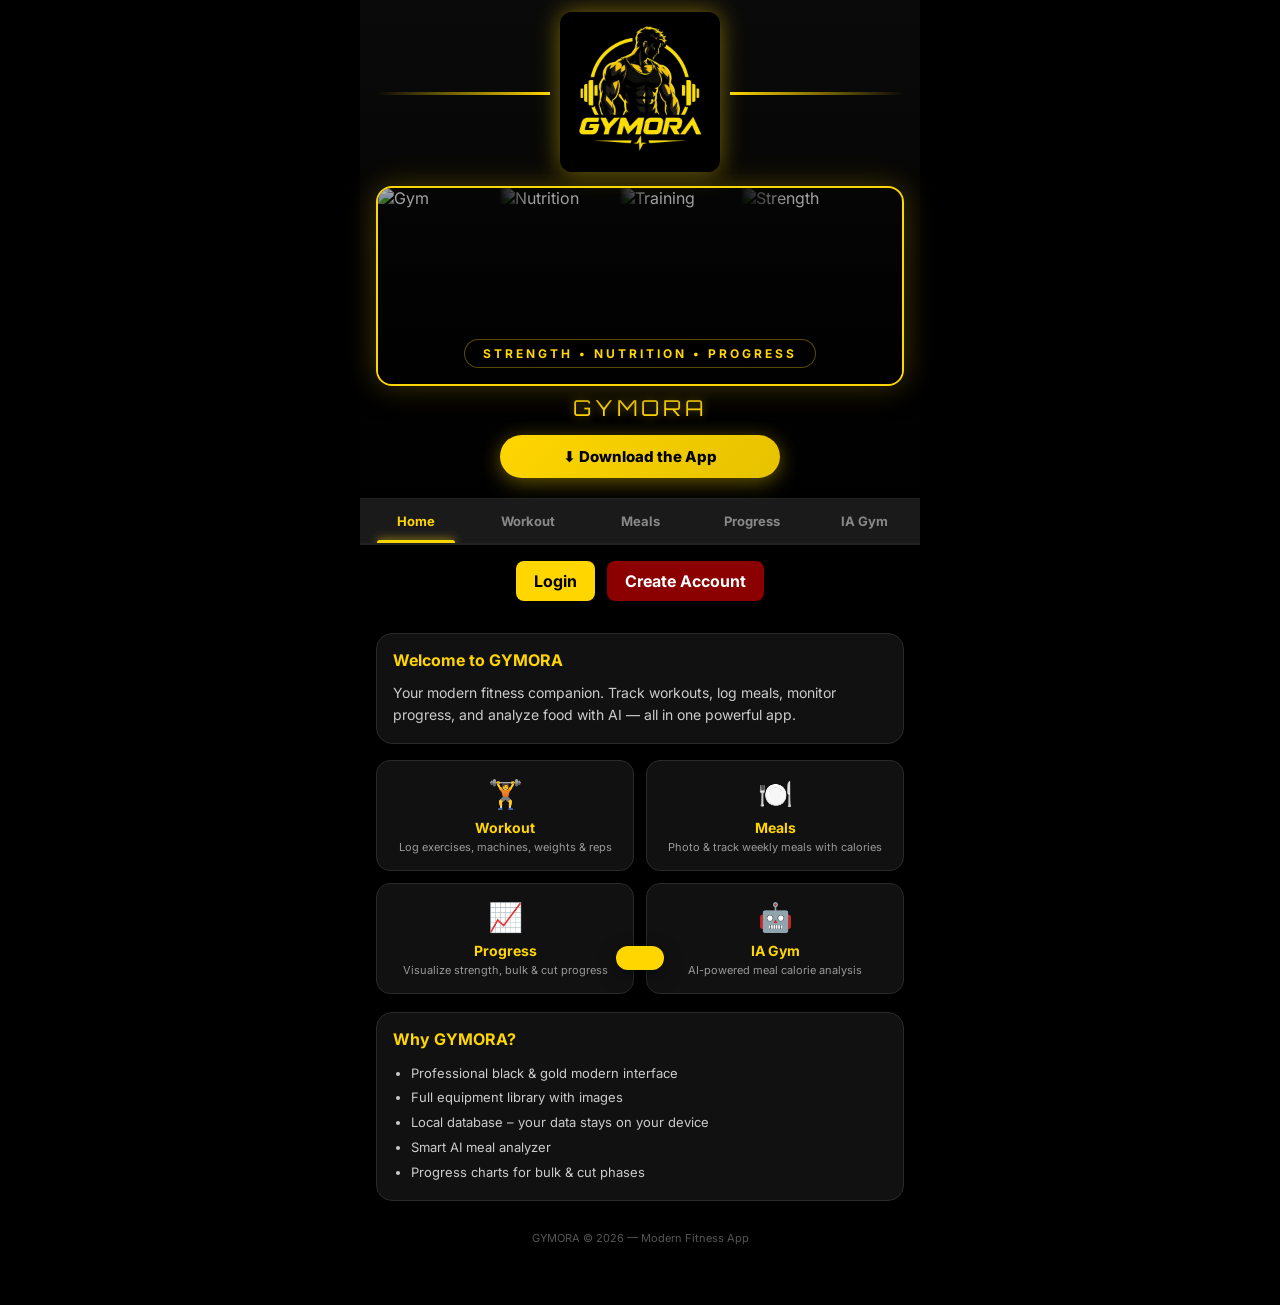
==== index.html @ 7762771f "Add authentication buttons to index.html Added authentication buttons for login and account creation" ====
<!DOCTYPE html>
<html lang="en">
<head>
  <meta charset="UTF-8" />
  <meta name="viewport" content="width=device-width, initial-scale=1.0, maximum-scale=1.0, user-scalable=no" />
  <title>GYMORA - Modern Fitness App</title>
  <link rel="preconnect" href="https://fonts.googleapis.com">
  <link rel="preconnect" href="https://fonts.gstatic.com" crossorigin>
  <link href="https://fonts.googleapis.com/css2?family=Inter:wght@400;600;700;800&family=Orbitron:wght@600;700&display=swap" rel="stylesheet">
  <link rel="stylesheet" href="style.css" />
</head>
<body>

  <!-- HEADER -->
  <header class="header">
    <div class="header-top">
      <div class="line-left"></div>
      <div class="logo-wrap">
        <img src="./logo.png.jpg" alt="GYMORA" class="GYMORA-Logo">
      </div>
      <div class="line-right"></div>
    </div>

    <!-- Cinematic landscape banner – professional mixed collage -->
    <div class="lifestyle-banner">
      <div class="banner-collage">
        <img src="https://images.unsplash.com/photo-1534438327276-14e5300c3a48?w=900&h=500&fit=crop&q=80" alt="Gym" class="banner-img" />
        <img src="https://images.unsplash.com/photo-1490645935967-10de6ba17061?w=900&h=500&fit=crop&q=80" alt="Nutrition" class="banner-img" />
        <img src="https://images.unsplash.com/photo-1571019614242-c5c5dee9f50b?w=900&h=500&fit=crop&q=80" alt="Training" class="banner-img" />
        <img src="https://images.unsplash.com/photo-1517836357463-d25dfeac3438?w=900&h=500&fit=crop&q=80" alt="Strength" class="banner-img" />
      </div>
      <div class="banner-overlay">
        <span>Strength • Nutrition • Progress</span>
      </div>
    </div>

    <div class="app-title">GYMORA</div>
    <a href="https://example.com/gymora-download" class="download-btn" target="_blank" rel="noopener">
      ⬇ Download the App
    </a>
  </header>

  <!-- NAV -->
  <nav class="nav-tabs">
    <a href="index.html" class="active">Home</a>
    <a href="workout.html">Workout</a>
    <a href="meals.html">Meals</a>
    <a href="progress.html">Progress</a>
    <a href="iagym.html">IA Gym</a>
  </nav>
  
<div class="auth-buttons" id="authButtons"
     style="display:flex;justify-content:center;gap:12px;padding:16px;flex-wrap:wrap;">
  <a href="login.html"
     style="background:#FFD600;color:#000;padding:10px 18px;border-radius:8px;text-decoration:none;font-weight:700;">
    Login
  </a>

  <a href="register.html"
     style="background:#8B0000;color:#fff;padding:10px 18px;border-radius:8px;text-decoration:none;font-weight:700;">
    Create Account
  </a>

  <button id="logoutBtn" type="button"
          style="display:none;background:#333;color:#fff;padding:10px 18px;border:0;border-radius:8px;cursor:pointer;">
    Logout
  </button>
</div>


  <!-- CONTENT -->
  <main class="content">
    <div class="card">
      <h3>Welcome to GYMORA</h3>
      <p style="font-size:14px;color:#ccc;line-height:1.6;">
        Your modern fitness companion. Track workouts, log meals, monitor progress,
        and analyze food with AI — all in one powerful app.
      </p>
    </div>

    <div class="features-grid">
      <a href="workout.html" class="feature-card">
        <div class="icon">🏋️</div>
        <h4>Workout</h4>
        <p>Log exercises, machines, weights & reps</p>
      </a>
      <a href="meals.html" class="feature-card">
        <div class="icon">🍽️</div>
        <h4>Meals</h4>
        <p>Photo & track weekly meals with calories</p>
      </a>
      <a href="progress.html" class="feature-card">
        <div class="icon">📈</div>
        <h4>Progress</h4>
        <p>Visualize strength, bulk & cut progress</p>
      </a>
      <a href="iagym.html" class="feature-card">
        <div class="icon">🤖</div>
        <h4>IA Gym</h4>
        <p>AI-powered meal calorie analysis</p>
      </a>
    </div>

    <div class="card" style="margin-top:18px;">
      <h3>Why GYMORA?</h3>
      <ul style="font-size:13px;color:#ccc;padding-left:18px;line-height:1.9;">
        <li>Professional black & gold modern interface</li>
        <li>Full equipment library with images</li>
        <li>Local database – your data stays on your device</li>
        <li>Smart AI meal analyzer</li>
        <li>Progress charts for bulk & cut phases</li>
      </ul>
    </div>

    <p class="footer-note">GYMORA © 2026 — Modern Fitness App</p>
  </main>

  <div class="toast" id="toast"></div>
  <script src="app.js"></script>
<script type="module">
  import { auth } from "./firebase.js";
  import {
    onAuthStateChanged
  } from "https://www.gstatic.com/firebasejs/12.19.0/firebase-auth.js";

  onAuthStateChanged(auth, (user) => {
    if (user) {
      console.log("GYMORA user:", user.email);
    } else {
      console.log("No user is logged in.");
    }
  });
</script>
  
</body>
</html>
---- style.css ----
:root {
  --bg: #000000;
  --yellow: #FFD600;
  --yellow-dim: #c9a800;
  --white: #f5f5f5;
  --gray: #1a1a1a;
  --gray2: #2a2a2a;
  --card: #111111;
  --accent: #FFD600;
}

* {
  margin: 0;
  padding: 0;
  box-sizing: border-box;
  -webkit-tap-highlight-color: transparent;
}

body {
  font-family: 'Inter', 'Segoe UI', system-ui, sans-serif;
  background: var(--bg);
  color: var(--white);
  min-height: 100vh;
  overflow-x: hidden;
}

/* ========== HEADER ========== */
.header {
  position: relative;
  background: linear-gradient(180deg, #0a0a0a 0%, #000 100%);
  padding: 12px 16px 20px;
  border-bottom: 1px solid #222;
}

.header-top {
  display: flex;
  align-items: center;
  justify-content: center;
  position: relative;
  margin-bottom: 10px;
}

.line-left, .line-right {
  position: absolute;
  top: 50%;
  height: 3px;
  width: calc(50% - 90px);
}

.line-left {
  right: calc(50% + 90px);
  background: linear-gradient(90deg, transparent, var(--yellow));
}

.line-right {
  left: calc(50% + 90px);
  background: linear-gradient(270deg, transparent, var(--yellow));
}

.logo-wrap {
  position: relative;
  z-index: 2;
  width: 160px;
  height: 160px;
  display: flex;
  align-items: center;
  justify-content: center;
}

.logo-wrap img {
  width: 100%;
  height: auto;
  filter: drop-shadow(0 0 12px rgba(255, 214, 0, 0.45));
  border-radius: 12px;
}

/* Cinematic landscape banner – world-class mixed collage */
.lifestyle-banner {
  position: relative;
  width: 100%;
  aspect-ratio: 16 / 7;
  max-height: 200px;
  margin-top: 14px;
  border-radius: 16px;
  overflow: hidden;
  border: 2px solid var(--yellow);
  box-shadow:
    0 0 30px rgba(255, 214, 0, 0.25),
    0 8px 24px rgba(0, 0, 0, 0.5);
}

.banner-collage {
  display: flex;
  width: 100%;
  height: 100%;
  position: relative;
}

.banner-collage .banner-img {
  flex: 1 1 25%;
  width: 25%;
  height: 100%;
  object-fit: cover;
  object-position: center;
  filter: brightness(0.78) contrast(1.08) saturate(1.05);
  transition: filter 0.4s ease, transform 0.4s ease;
}

.banner-collage .banner-img:hover {
  filter: brightness(0.95) contrast(1.12) saturate(1.1);
  transform: scale(1.03);
  z-index: 2;
}

/* Professional soft blend – seamless cinematic mix */
.banner-collage .banner-img:nth-child(1) {
  mask-image: linear-gradient(to right, black 70%, transparent 100%);
  -webkit-mask-image: linear-gradient(to right, black 70%, transparent 100%);
}
.banner-collage .banner-img:nth-child(2) {
  margin-left: -8%;
  mask-image: linear-gradient(to right, transparent 0%, black 20%, black 80%, transparent 100%);
  -webkit-mask-image: linear-gradient(to right, transparent 0%, black 20%, black 80%, transparent 100%);
}
.banner-collage .banner-img:nth-child(3) {
  margin-left: -8%;
  mask-image: linear-gradient(to right, transparent 0%, black 20%, black 80%, transparent 100%);
  -webkit-mask-image: linear-gradient(to right, transparent 0%, black 20%, black 80%, transparent 100%);
}
.banner-collage .banner-img:nth-child(4) {
  margin-left: -8%;
  mask-image: linear-gradient(to left, black 70%, transparent 100%);
  -webkit-mask-image: linear-gradient(to left, black 70%, transparent 100%);
}

.banner-overlay {
  position: absolute;
  inset: 0;
  background: linear-gradient(
    180deg,
    rgba(0, 0, 0, 0.15) 0%,
    rgba(0, 0, 0, 0.35) 40%,
    rgba(0, 0, 0, 0.82) 100%
  );
  display: flex;
  align-items: flex-end;
  justify-content: center;
  padding-bottom: 16px;
  pointer-events: none;
  z-index: 5;
}

.banner-overlay span {
  color: var(--yellow);
  font-size: 12px;
  font-weight: 700;
  letter-spacing: 3px;
  text-transform: uppercase;
  text-shadow: 0 2px 12px rgba(0, 0, 0, 0.9);
  background: rgba(0, 0, 0, 0.35);
  padding: 6px 18px;
  border-radius: 20px;
  border: 1px solid rgba(255, 214, 0, 0.35);
}

.app-title {
  text-align: center;
  margin-top: 8px;
  font-family: 'Orbitron', sans-serif;
  font-size: 22px;
  letter-spacing: 4px;
  color: var(--yellow);
  text-shadow: 0 0 10px rgba(255,214,0,0.5);
}

.download-btn {
  display: block;
  margin: 14px auto 0;
  background: linear-gradient(135deg, var(--yellow), #e6c200);
  color: #000;
  font-weight: 800;
  font-size: 15px;
  padding: 12px 28px;
  border: none;
  border-radius: 30px;
  cursor: pointer;
  box-shadow: 0 4px 20px rgba(255,214,0,0.4);
  transition: transform 0.2s, box-shadow 0.2s;
  font-family: inherit;
  text-decoration: none;
  text-align: center;
  max-width: 280px;
}

.download-btn:active {
  transform: scale(0.96);
}

/* ========== NAV TABS ========== */
.nav-tabs {
  display: flex;
  background: var(--gray);
  border-bottom: 2px solid #222;
  position: sticky;
  top: 0;
  z-index: 50;
  overflow-x: auto;
  scrollbar-width: none;
}

.nav-tabs::-webkit-scrollbar { display: none; }

.tab-btn, .nav-tabs a {
  flex: 1;
  min-width: 90px;
  padding: 14px 8px;
  background: transparent;
  border: none;
  color: #888;
  font-family: inherit;
  font-size: 13px;
  font-weight: 700;
  cursor: pointer;
  position: relative;
  transition: color 0.25s;
  white-space: nowrap;
  text-align: center;
  text-decoration: none;
  display: block;
}

.tab-btn.active, .nav-tabs a.active {
  color: var(--yellow);
}

.tab-btn.active::after, .nav-tabs a.active::after {
  content: '';
  position: absolute;
  bottom: 0;
  left: 15%;
  width: 70%;
  height: 3px;
  background: var(--yellow);
  border-radius: 3px 3px 0 0;
  box-shadow: 0 0 8px var(--yellow);
}

/* ========== CONTENT ========== */
.content {
  padding: 16px;
  padding-bottom: 40px;
  min-height: calc(100vh - 320px);
  max-width: 560px;
  margin: 0 auto;
}

.section-hero {
  width: 100%;
  height: 140px;
  border-radius: 16px;
  overflow: hidden;
  margin-bottom: 18px;
  border: 2px solid var(--yellow);
  position: relative;
  box-shadow: 0 0 20px rgba(255,214,0,0.2);
}

.section-hero img {
  width: 100%;
  height: 100%;
  object-fit: cover;
}

.section-hero .overlay {
  position: absolute;
  inset: 0;
  background: linear-gradient(to top, rgba(0,0,0,0.85), transparent 60%);
  display: flex;
  align-items: flex-end;
  padding: 12px 16px;
}

.section-hero h2 {
  color: var(--yellow);
  font-size: 20px;
  font-weight: 800;
}

/* cards */
.card {
  background: var(--card);
  border: 1px solid #2a2a2a;
  border-radius: 16px;
  padding: 16px;
  margin-bottom: 14px;
  box-shadow: 0 4px 12px rgba(0,0,0,0.4);
}

.card h3 {
  color: var(--yellow);
  font-size: 16px;
  margin-bottom: 12px;
  display: flex;
  align-items: center;
  gap: 8px;
}

/* form elements */
label {
  display: block;
  font-size: 13px;
  color: #bbb;
  margin-bottom: 4px;
  margin-top: 10px;
}

input, select, textarea {
  width: 100%;
  background: var(--gray2);
  border: 1px solid #333;
  border-radius: 10px;
  padding: 11px 14px;
  color: var(--white);
  font-family: inherit;
  font-size: 15px;
  outline: none;
  transition: border 0.2s;
}

input:focus, select:focus, textarea:focus {
  border-color: var(--yellow);
}

.btn {
  display: inline-flex;
  align-items: center;
  justify-content: center;
  gap: 8px;
  background: var(--yellow);
  color: #000;
  font-weight: 800;
  font-size: 15px;
  padding: 12px 22px;
  border: none;
  border-radius: 12px;
  cursor: pointer;
  margin-top: 14px;
  font-family: inherit;
  transition: transform 0.15s, box-shadow 0.15s;
  width: 100%;
}

.btn:active { transform: scale(0.97); }

.btn-secondary {
  background: transparent;
  border: 2px solid var(--yellow);
  color: var(--yellow);
}

/* equipment grid */
.equip-grid {
  display: grid;
  grid-template-columns: repeat(3, 1fr);
  gap: 10px;
  margin-top: 8px;
}

.equip-item {
  background: var(--gray2);
  border: 2px solid #333;
  border-radius: 14px;
  overflow: hidden;
  cursor: pointer;
  transition: border 0.2s, transform 0.15s;
  text-align: center;
}

.equip-item.selected {
  border-color: var(--yellow);
  box-shadow: 0 0 12px rgba(255,214,0,0.35);
  transform: scale(1.03);
}

.equip-item img {
  width: 100%;
  height: 70px;
  object-fit: cover;
}

.equip-item p {
  font-size: 11px;
  padding: 6px 4px;
  color: #ddd;
  font-weight: 600;
}

/* log list */
.log-list {
  margin-top: 16px;
}

.log-item {
  background: var(--gray2);
  border-radius: 12px;
  padding: 12px;
  margin-bottom: 8px;
  display: flex;
  justify-content: space-between;
  align-items: center;
  border-left: 4px solid var(--yellow);
}

.log-item .info {
  font-size: 13px;
}

.log-item .info strong {
  color: var(--yellow);
  display: block;
  font-size: 14px;
}

.log-item .meta {
  font-size: 12px;
  color: #999;
  text-align: right;
}

/* meals */
.meal-photo-preview {
  width: 100%;
  height: 160px;
  border-radius: 12px;
  background: var(--gray2);
  border: 2px dashed #444;
  display: flex;
  align-items: center;
  justify-content: center;
  overflow: hidden;
  margin-top: 8px;
  position: relative;
}

.meal-photo-preview img {
  width: 100%;
  height: 100%;
  object-fit: cover;
}

.meal-photo-preview .placeholder {
  color: #666;
  font-size: 14px;
  text-align: center;
}

/* progress charts */
.chart-container {
  position: relative;
  height: 220px;
  margin-top: 10px;
}

.stat-row {
  display: grid;
  grid-template-columns: 1fr 1fr;
  gap: 10px;
  margin-bottom: 14px;
}

.stat-box {
  background: var(--gray2);
  border-radius: 14px;
  padding: 14px;
  text-align: center;
  border: 1px solid #333;
}

.stat-box .value {
  font-size: 22px;
  font-weight: 800;
  color: var(--yellow);
  font-family: 'Orbitron', sans-serif;
}

.stat-box .label {
  font-size: 12px;
  color: #aaa;
  margin-top: 4px;
}

/* IA Gym */
.ai-result {
  background: linear-gradient(135deg, #1a1a00, #111);
  border: 1px solid var(--yellow);
  border-radius: 14px;
  padding: 16px;
  margin-top: 16px;
  display: none;
}

.ai-result.show { display: block; }

.ai-result h4 {
  color: var(--yellow);
  margin-bottom: 10px;
}

.macro-row {
  display: flex;
  justify-content: space-between;
  padding: 6px 0;
  border-bottom: 1px solid #333;
  font-size: 14px;
}

.macro-row:last-child { border-bottom: none; }

.macro-row span:last-child {
  color: var(--yellow);
  font-weight: 700;
}

.loading-ai {
  text-align: center;
  padding: 20px;
  color: var(--yellow);
  display: none;
}

.loading-ai.show { display: block; }

.spinner {
  width: 36px;
  height: 36px;
  border: 3px solid #333;
  border-top-color: var(--yellow);
  border-radius: 50%;
  animation: spin 0.8s linear infinite;
  margin: 0 auto 10px;
}

@keyframes spin {
  to { transform: rotate(360deg); }
}

/* footer note */
.footer-note {
  text-align: center;
  font-size: 11px;
  color: #555;
  margin-top: 30px;
  padding-bottom: 20px;
}

/* toast */
.toast {
  position: fixed;
  bottom: 30px;
  left: 50%;
  transform: translateX(-50%) translateY(100px);
  background: var(--yellow);
  color: #000;
  padding: 12px 24px;
  border-radius: 30px;
  font-weight: 700;
  font-size: 14px;
  z-index: 999;
  transition: transform 0.3s ease;
  box-shadow: 0 6px 20px rgba(0,0,0,0.4);
}

.toast.show {
  transform: translateX(-50%) translateY(0);
}

/* home features */
.features-grid {
  display: grid;
  grid-template-columns: 1fr 1fr;
  gap: 12px;
  margin-top: 16px;
}

.feature-card {
  background: var(--card);
  border: 1px solid #2a2a2a;
  border-radius: 14px;
  padding: 16px;
  text-align: center;
  text-decoration: none;
  color: var(--white);
  transition: border 0.2s, transform 0.15s;
}

.feature-card:hover, .feature-card:active {
  border-color: var(--yellow);
  transform: translateY(-2px);
}

.feature-card .icon {
  font-size: 28px;
  margin-bottom: 8px;
}

.feature-card h4 {
  color: var(--yellow);
  font-size: 14px;
  margin-bottom: 4px;
}

.feature-card p {
  font-size: 11px;
  color: #999;
}

/* responsive */
@media (min-width: 600px) {
  .header { max-width: 560px; margin: 0 auto; }
  .nav-tabs { max-width: 560px; margin: 0 auto; }
  .equip-grid { grid-template-columns: repeat(4, 1fr); }
}
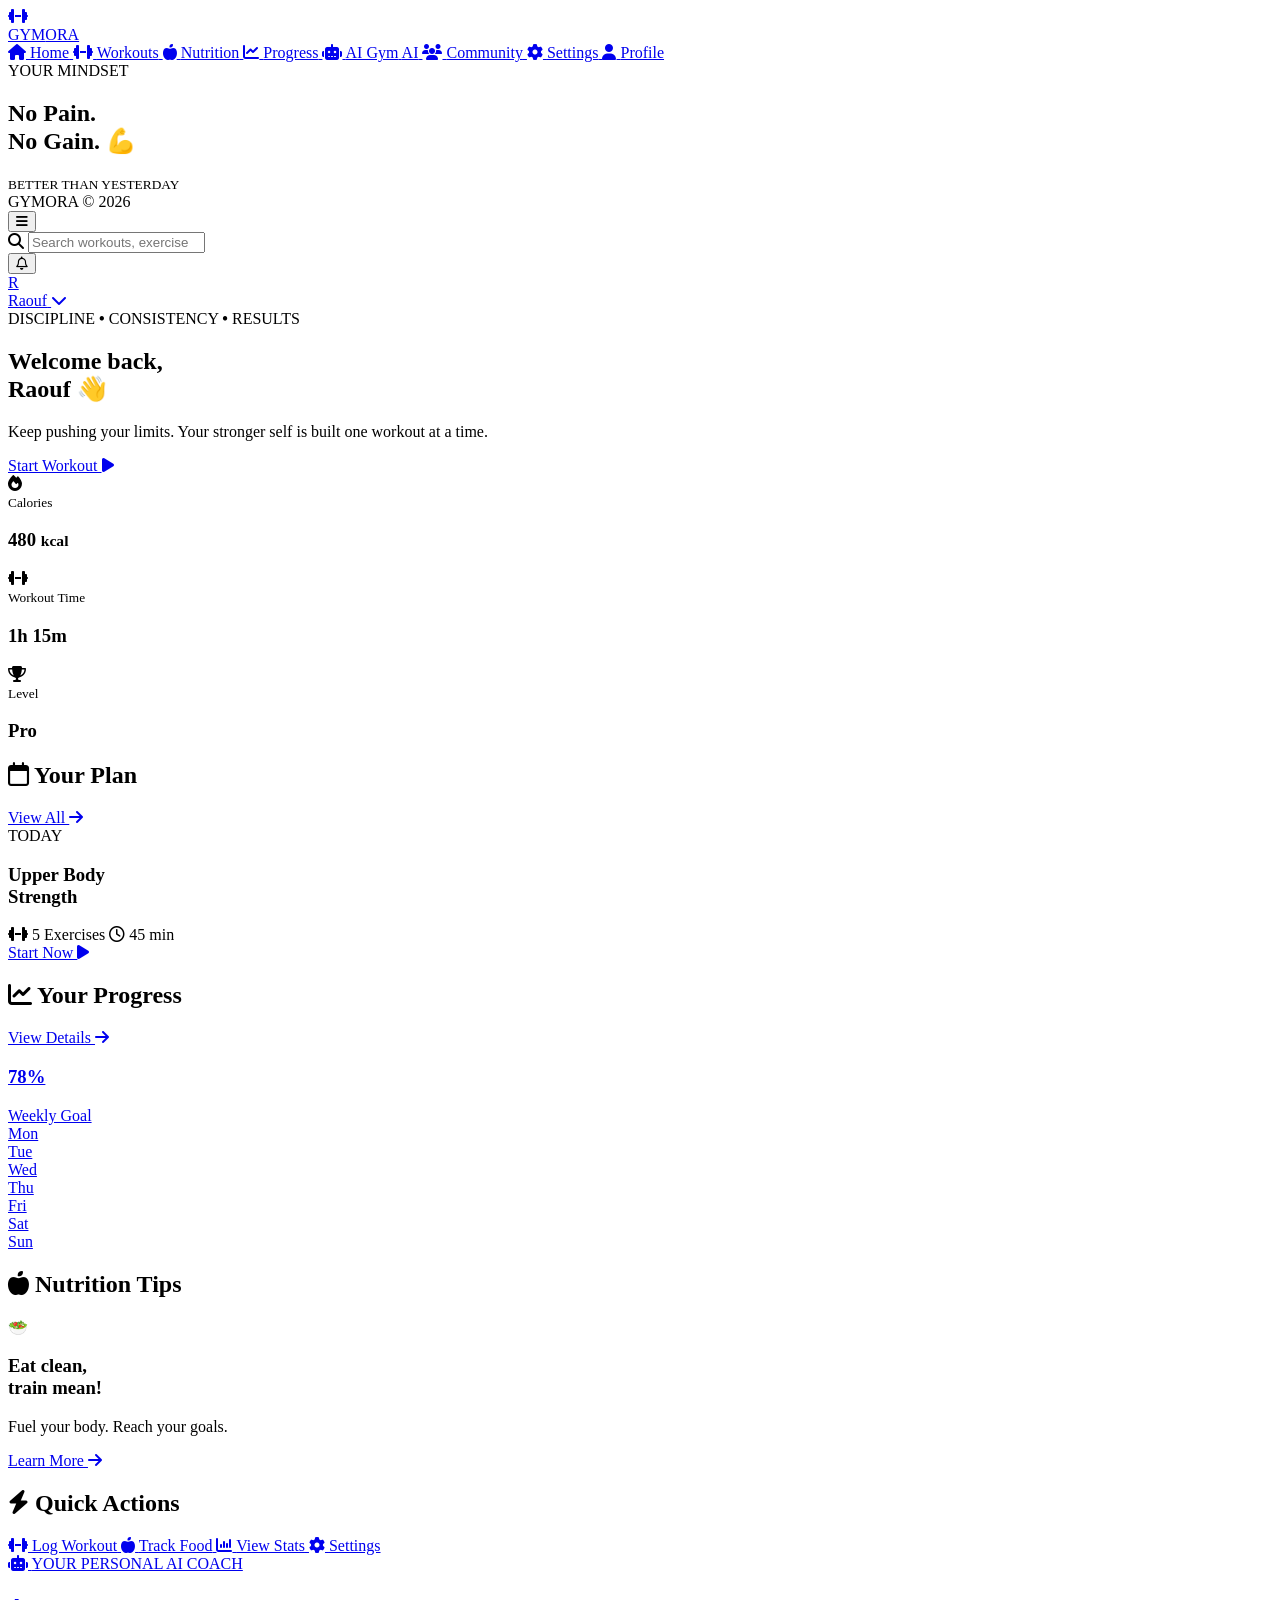
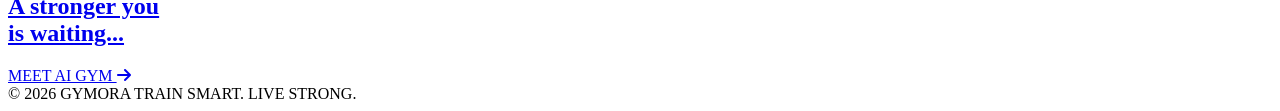
==== commit 6f62e657: "Add files via upload" ====
--- a/index.html
+++ b/index.html
@@ -1,136 +1,405 @@
 <!DOCTYPE html>
 <html lang="en">
 <head>
-  <meta charset="UTF-8" />
-  <meta name="viewport" content="width=device-width, initial-scale=1.0, maximum-scale=1.0, user-scalable=no" />
-  <title>GYMORA - Modern Fitness App</title>
-  <link rel="preconnect" href="https://fonts.googleapis.com">
-  <link rel="preconnect" href="https://fonts.gstatic.com" crossorigin>
-  <link href="https://fonts.googleapis.com/css2?family=Inter:wght@400;600;700;800&family=Orbitron:wght@600;700&display=swap" rel="stylesheet">
-  <link rel="stylesheet" href="style.css" />
+    <meta charset="UTF-8">
+    <meta name="viewport" content="width=device-width, initial-scale=1.0">
+    <title>GYMORA | Dashboard</title>
+
+    <link rel="stylesheet" href="css/style.css">
+
+    <link rel="preconnect" href="https://fonts.googleapis.com">
+    <link href="https://fonts.googleapis.com/css2?family=Inter:wght@400;500;600;700;800;900&display=swap" rel="stylesheet">
+
+    <link rel="stylesheet"
+    href="https://cdnjs.cloudflare.com/ajax/libs/font-awesome/6.5.2/css/all.min.css">
 </head>
+
 <body>
 
-  <!-- HEADER -->
-  <header class="header">
-    <div class="header-top">
-      <div class="line-left"></div>
-      <div class="logo-wrap">
-        <img src="./logo.png.jpg" alt="GYMORA" class="GYMORA-Logo">
-      </div>
-      <div class="line-right"></div>
-    </div>
-
-    <!-- Cinematic landscape banner – professional mixed collage -->
-    <div class="lifestyle-banner">
-      <div class="banner-collage">
-        <img src="https://images.unsplash.com/photo-1534438327276-14e5300c3a48?w=900&h=500&fit=crop&q=80" alt="Gym" class="banner-img" />
-        <img src="https://images.unsplash.com/photo-1490645935967-10de6ba17061?w=900&h=500&fit=crop&q=80" alt="Nutrition" class="banner-img" />
-        <img src="https://images.unsplash.com/photo-1571019614242-c5c5dee9f50b?w=900&h=500&fit=crop&q=80" alt="Training" class="banner-img" />
-        <img src="https://images.unsplash.com/photo-1517836357463-d25dfeac3438?w=900&h=500&fit=crop&q=80" alt="Strength" class="banner-img" />
-      </div>
-      <div class="banner-overlay">
-        <span>Strength • Nutrition • Progress</span>
-      </div>
-    </div>
-
-    <div class="app-title">GYMORA</div>
-    <a href="https://example.com/gymora-download" class="download-btn" target="_blank" rel="noopener">
-      ⬇ Download the App
-    </a>
-  </header>
-
-  <!-- NAV -->
-  <nav class="nav-tabs">
-    <a href="index.html" class="active">Home</a>
-    <a href="workout.html">Workout</a>
-    <a href="meals.html">Meals</a>
-    <a href="progress.html">Progress</a>
-    <a href="iagym.html">IA Gym</a>
-  </nav>
-  
-<div class="auth-buttons" id="authButtons"
-     style="display:flex;justify-content:center;gap:12px;padding:16px;flex-wrap:wrap;">
-  <a href="login.html"
-     style="background:#FFD600;color:#000;padding:10px 18px;border-radius:8px;text-decoration:none;font-weight:700;">
-    Login
-  </a>
-
-  <a href="register.html"
-     style="background:#8B0000;color:#fff;padding:10px 18px;border-radius:8px;text-decoration:none;font-weight:700;">
-    Create Account
-  </a>
-
-  <button id="logoutBtn" type="button"
-          style="display:none;background:#333;color:#fff;padding:10px 18px;border:0;border-radius:8px;cursor:pointer;">
-    Logout
-  </button>
+<div class="app">
+
+    <!-- SIDEBAR -->
+    <aside class="sidebar" id="sidebar">
+
+        <a href="index.html" class="logo">
+            <div class="logo-icon">
+                <i class="fa-solid fa-dumbbell"></i>
+            </div>
+            <span>GYM<span class="green">ORA</span></span>
+        </a>
+
+        <nav class="navigation">
+
+            <a href="index.html" class="nav-item active">
+                <i class="fa-solid fa-house"></i>
+                <span>Home</span>
+            </a>
+
+            <a href="workouts.html" class="nav-item">
+                <i class="fa-solid fa-dumbbell"></i>
+                <span>Workouts</span>
+            </a>
+
+            <a href="nutrition.html" class="nav-item">
+                <i class="fa-solid fa-apple-whole"></i>
+                <span>Nutrition</span>
+            </a>
+
+            <a href="progress.html" class="nav-item">
+                <i class="fa-solid fa-chart-line"></i>
+                <span>Progress</span>
+            </a>
+
+            <a href="ai-gym.html" class="nav-item ai-link">
+                <i class="fa-solid fa-robot"></i>
+                <span>AI Gym</span>
+                <span class="ai-badge">AI</span>
+            </a>
+
+            <a href="community.html" class="nav-item">
+                <i class="fa-solid fa-users"></i>
+                <span>Community</span>
+            </a>
+
+            <a href="settings.html" class="nav-item">
+                <i class="fa-solid fa-gear"></i>
+                <span>Settings</span>
+            </a>
+
+            <a href="profile.html" class="nav-item">
+                <i class="fa-solid fa-user"></i>
+                <span>Profile</span>
+            </a>
+
+        </nav>
+
+        <div class="sidebar-quote">
+            <span class="quote-label">YOUR MINDSET</span>
+            <h2>No Pain.<br>No Gain. 💪</h2>
+            <div class="quote-line"></div>
+            <small>BETTER THAN YESTERDAY</small>
+        </div>
+
+        <div class="sidebar-footer">
+            GYMORA <span>© 2026</span>
+        </div>
+
+    </aside>
+
+
+    <!-- MAIN -->
+    <main class="main">
+
+        <!-- TOPBAR -->
+        <header class="topbar">
+
+            <button class="menu-button" id="menuButton">
+                <i class="fa-solid fa-bars"></i>
+            </button>
+
+            <div class="search">
+                <i class="fa-solid fa-magnifying-glass"></i>
+                <input type="search" placeholder="Search workouts, exercises...">
+            </div>
+
+            <div class="top-right">
+
+                <button class="notification">
+                    <i class="fa-regular fa-bell"></i>
+                    <span></span>
+                </button>
+
+                <a href="profile.html" class="user">
+                    <div class="avatar">R</div>
+                    <span>Raouf</span>
+                    <i class="fa-solid fa-chevron-down"></i>
+                </a>
+
+            </div>
+
+        </header>
+
+
+        <!-- HERO -->
+        <section class="hero">
+
+            <div class="hero-content">
+
+                <span class="hero-label">
+                    DISCIPLINE <b>•</b> CONSISTENCY <b>•</b> RESULTS
+                </span>
+
+                <h1>
+                    Welcome back,<br>
+                    <span>Raouf</span> 👋
+                </h1>
+
+                <p>
+                    Keep pushing your limits.
+                    Your stronger self is built one workout at a time.
+                </p>
+
+                <a href="workouts.html" class="primary-button">
+                    Start Workout
+                    <i class="fa-solid fa-play"></i>
+                </a>
+
+            </div>
+
+            <div class="hero-athlete"></div>
+
+            <div class="hero-stats">
+
+                <div class="stat">
+                    <div class="stat-icon orange">
+                        <i class="fa-solid fa-fire"></i>
+                    </div>
+                    <div>
+                        <small>Calories</small>
+                        <h3>480 <small>kcal</small></h3>
+                    </div>
+                </div>
+
+                <div class="stat">
+                    <div class="stat-icon">
+                        <i class="fa-solid fa-dumbbell"></i>
+                    </div>
+                    <div>
+                        <small>Workout Time</small>
+                        <h3>1h 15m</h3>
+                    </div>
+                </div>
+
+                <div class="stat">
+                    <div class="stat-icon gold">
+                        <i class="fa-solid fa-trophy"></i>
+                    </div>
+                    <div>
+                        <small>Level</small>
+                        <h3>Pro</h3>
+                    </div>
+                </div>
+
+            </div>
+
+        </section>
+
+
+        <!-- DASHBOARD GRID -->
+        <section class="dashboard-grid">
+
+            <!-- TODAY WORKOUT -->
+            <article class="card workout-card">
+
+                <div class="card-heading">
+                    <h2>
+                        <i class="fa-regular fa-calendar"></i>
+                        Your Plan
+                    </h2>
+
+                    <a href="workouts.html">
+                        View All <i class="fa-solid fa-arrow-right"></i>
+                    </a>
+                </div>
+
+                <div class="today-workout">
+
+                    <div class="workout-info">
+
+                        <span class="today-badge">TODAY</span>
+
+                        <h3>Upper Body<br>Strength</h3>
+
+                        <div class="workout-details">
+                            <span>
+                                <i class="fa-solid fa-dumbbell"></i>
+                                5 Exercises
+                            </span>
+
+                            <span>
+                                <i class="fa-regular fa-clock"></i>
+                                45 min
+                            </span>
+                        </div>
+
+                        <a href="workouts.html#today-workout"
+                           class="small-button">
+                            Start Now
+                            <i class="fa-solid fa-play"></i>
+                        </a>
+
+                    </div>
+
+                    <div class="workout-person"></div>
+
+                </div>
+
+            </article>
+
+
+            <!-- PROGRESS -->
+            <article class="card progress-card">
+
+                <div class="card-heading">
+                    <h2>
+                        <i class="fa-solid fa-chart-line"></i>
+                        Your Progress
+                    </h2>
+
+                    <a href="progress.html">
+                        View Details
+                        <i class="fa-solid fa-arrow-right"></i>
+                    </a>
+                </div>
+
+                <a href="progress.html" class="progress-content">
+
+                    <div class="progress-ring">
+                        <div class="ring-inner">
+                            <h3>78%</h3>
+                            <span>Weekly Goal</span>
+                        </div>
+                    </div>
+
+                    <div class="chart">
+
+                        <div class="chart-bars">
+                            <div class="bar" style="--height:42%">
+                                <span>Mon</span>
+                            </div>
+
+                            <div class="bar" style="--height:67%">
+                                <span>Tue</span>
+                            </div>
+
+                            <div class="bar muted" style="--height:54%">
+                                <span>Wed</span>
+                            </div>
+
+                            <div class="bar" style="--height:88%">
+                                <span>Thu</span>
+                            </div>
+
+                            <div class="bar muted" style="--height:55%">
+                                <span>Fri</span>
+                            </div>
+
+                            <div class="bar" style="--height:68%">
+                                <span>Sat</span>
+                            </div>
+
+                            <div class="bar" style="--height:88%">
+                                <span>Sun</span>
+                            </div>
+                        </div>
+
+                    </div>
+
+                </a>
+
+            </article>
+
+
+            <!-- NUTRITION -->
+            <article class="card nutrition-card">
+
+                <div class="card-heading">
+                    <h2>
+                        <i class="fa-solid fa-apple-whole"></i>
+                        Nutrition Tips
+                    </h2>
+                </div>
+
+                <div class="nutrition-content">
+
+                    <div class="food-image">🥗</div>
+
+                    <div>
+                        <h3>Eat clean,<br>train mean!</h3>
+
+                        <p>Fuel your body. Reach your goals.</p>
+
+                        <a href="nutrition.html">
+                            Learn More
+                            <i class="fa-solid fa-arrow-right"></i>
+                        </a>
+                    </div>
+
+                </div>
+
+            </article>
+
+
+            <!-- QUICK ACTIONS -->
+            <article class="card actions-card">
+
+                <div class="card-heading">
+                    <h2>
+                        <i class="fa-solid fa-bolt"></i>
+                        Quick Actions
+                    </h2>
+                </div>
+
+                <div class="quick-actions">
+
+                    <a href="workouts.html#log-workout">
+                        <i class="fa-solid fa-dumbbell"></i>
+                        <span>Log Workout</span>
+                    </a>
+
+                    <a href="nutrition.html#track-food">
+                        <i class="fa-solid fa-apple-whole"></i>
+                        <span>Track Food</span>
+                    </a>
+
+                    <a href="progress.html">
+                        <i class="fa-solid fa-chart-column"></i>
+                        <span>View Stats</span>
+                    </a>
+
+                    <a href="settings.html">
+                        <i class="fa-solid fa-gear"></i>
+                        <span>Settings</span>
+                    </a>
+
+                </div>
+
+            </article>
+
+
+            <!-- AI GYM CARD -->
+            <a href="ai-gym.html" class="card ai-card">
+
+                <div class="ai-card-content">
+                    <span class="ai-icon">
+                        <i class="fa-solid fa-robot"></i>
+                    </span>
+
+                    <span class="ai-label">YOUR PERSONAL AI COACH</span>
+
+                    <h2>A stronger you<br>is waiting...</h2>
+
+                    <span class="ai-action">
+                        MEET AI GYM
+                        <i class="fa-solid fa-arrow-right"></i>
+                    </span>
+                </div>
+
+            </a>
+
+        </section>
+
+
+        <footer class="footer">
+            <span>© 2026 GYMORA</span>
+            <span>TRAIN SMART. LIVE STRONG.</span>
+        </footer>
+
+    </main>
+
 </div>
 
-
-  <!-- CONTENT -->
-  <main class="content">
-    <div class="card">
-      <h3>Welcome to GYMORA</h3>
-      <p style="font-size:14px;color:#ccc;line-height:1.6;">
-        Your modern fitness companion. Track workouts, log meals, monitor progress,
-        and analyze food with AI — all in one powerful app.
-      </p>
-    </div>
-
-    <div class="features-grid">
-      <a href="workout.html" class="feature-card">
-        <div class="icon">🏋️</div>
-        <h4>Workout</h4>
-        <p>Log exercises, machines, weights & reps</p>
-      </a>
-      <a href="meals.html" class="feature-card">
-        <div class="icon">🍽️</div>
-        <h4>Meals</h4>
-        <p>Photo & track weekly meals with calories</p>
-      </a>
-      <a href="progress.html" class="feature-card">
-        <div class="icon">📈</div>
-        <h4>Progress</h4>
-        <p>Visualize strength, bulk & cut progress</p>
-      </a>
-      <a href="iagym.html" class="feature-card">
-        <div class="icon">🤖</div>
-        <h4>IA Gym</h4>
-        <p>AI-powered meal calorie analysis</p>
-      </a>
-    </div>
-
-    <div class="card" style="margin-top:18px;">
-      <h3>Why GYMORA?</h3>
-      <ul style="font-size:13px;color:#ccc;padding-left:18px;line-height:1.9;">
-        <li>Professional black & gold modern interface</li>
-        <li>Full equipment library with images</li>
-        <li>Local database – your data stays on your device</li>
-        <li>Smart AI meal analyzer</li>
-        <li>Progress charts for bulk & cut phases</li>
-      </ul>
-    </div>
-
-    <p class="footer-note">GYMORA © 2026 — Modern Fitness App</p>
-  </main>
-
-  <div class="toast" id="toast"></div>
-  <script src="app.js"></script>
-<script type="module">
-  import { auth } from "./firebase.js";
-  import {
-    onAuthStateChanged
-  } from "https://www.gstatic.com/firebasejs/12.19.0/firebase-auth.js";
-
-  onAuthStateChanged(auth, (user) => {
-    if (user) {
-      console.log("GYMORA user:", user.email);
-    } else {
-      console.log("No user is logged in.");
-    }
-  });
-</script>
-  
+<script src="js/script.js"></script>
+
 </body>
-</html>
+</html>
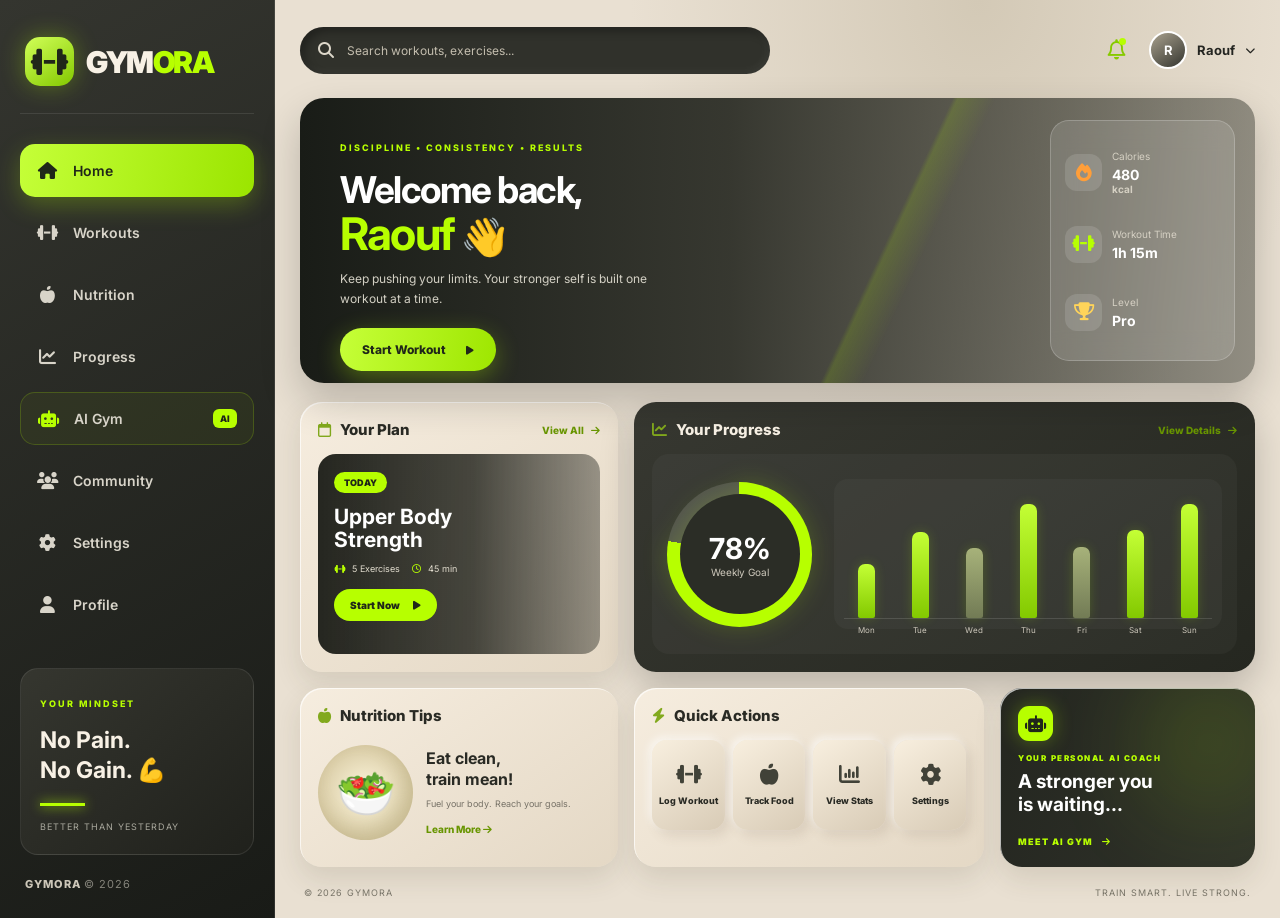
==== commit 5866858b: "Update index.html" ====
--- a/index.html
+++ b/index.html
@@ -5,7 +5,7 @@
     <meta name="viewport" content="width=device-width, initial-scale=1.0">
     <title>GYMORA | Dashboard</title>
 
-    <link rel="stylesheet" href="css/style.css">
+    <link rel="stylesheet" href="style.css">
 
     <link rel="preconnect" href="https://fonts.googleapis.com">
     <link href="https://fonts.googleapis.com/css2?family=Inter:wght@400;500;600;700;800;900&display=swap" rel="stylesheet">
@@ -399,7 +399,7 @@
 
 </div>
 
-<script src="js/script.js"></script>
+<script src="script.js"></script>
 
 </body>
-</html>+</html>
--- a/style.css
+++ b/style.css
@@ -0,0 +1,1015 @@
+/* =========================
+   GYMORA DESIGN SYSTEM
+========================= */
+
+:root {
+    --green: #b7ff00;
+    --green-dark: #8fca00;
+    --black: #242521;
+    --dark: #30312b;
+    --beige: #f0e6d4;
+    --white: #f8f1e5;
+    --gray: #aaa99e;
+}
+
+* {
+    margin: 0;
+    padding: 0;
+    box-sizing: border-box;
+}
+
+body {
+    font-family: 'Inter', sans-serif;
+    background: var(--beige);
+    color: var(--black);
+}
+
+a {
+    text-decoration: none;
+    color: inherit;
+}
+
+button {
+    font-family: inherit;
+    cursor: pointer;
+}
+
+.app {
+    display: grid;
+    grid-template-columns: 275px minmax(0, 1fr);
+    min-height: 100vh;
+    max-width: 1800px;
+    margin: auto;
+}
+
+
+/* =========================
+   SIDEBAR
+========================= */
+
+.sidebar {
+    background: linear-gradient(150deg, #34352f, #191b17);
+    color: var(--white);
+    padding: 27px 20px;
+    min-height: 100vh;
+    display: flex;
+    flex-direction: column;
+    border-right: 1px solid #ffffff15;
+}
+
+.logo {
+    display: flex;
+    align-items: center;
+    gap: 12px;
+    padding: 10px 5px 27px;
+    border-bottom: 1px solid #ffffff18;
+    font-size: 30px;
+    font-weight: 900;
+    letter-spacing: -1.5px;
+}
+
+.green {
+    color: var(--green);
+}
+
+.logo-icon {
+    width: 49px;
+    height: 49px;
+    display: grid;
+    place-items: center;
+    border-radius: 15px;
+    color: #202719;
+    background: linear-gradient(145deg, #d1ff58, #83c800);
+    box-shadow: 0 0 25px #b7ff0050;
+}
+
+.navigation {
+    display: grid;
+    gap: 9px;
+    margin-top: 30px;
+}
+
+.nav-item {
+    height: 53px;
+    padding: 0 16px;
+    display: flex;
+    align-items: center;
+    gap: 15px;
+    border-radius: 15px;
+    color: #d8d4c9;
+    font-size: 14px;
+    font-weight: 600;
+    transition: .25s;
+}
+
+.nav-item i {
+    width: 22px;
+    text-align: center;
+    font-size: 17px;
+}
+
+.nav-item:hover {
+    background: #ffffff12;
+    transform: translateX(4px);
+}
+
+.nav-item.active {
+    background: linear-gradient(100deg, #c5ff38, #9be500);
+    color: #202719;
+    box-shadow: 0 8px 25px #b7ff0040;
+}
+
+.nav-item.active i {
+    color: #202719;
+}
+
+.ai-link {
+    border: 1px solid #b7ff0030;
+    background: #b7ff000c;
+}
+
+.ai-link i {
+    color: var(--green);
+}
+
+.ai-badge {
+    margin-left: auto;
+    padding: 4px 7px;
+    border-radius: 6px;
+    background: var(--green);
+    color: #202719;
+    font-size: 9px;
+    font-weight: 900;
+}
+
+.sidebar-quote {
+    margin-top: auto;
+    padding: 22px 19px;
+    border-radius: 18px;
+    border: 1px solid #ffffff17;
+    background: linear-gradient(140deg, #35362f, #20211c);
+}
+
+.quote-label {
+    color: var(--green);
+    font-size: 9px;
+    letter-spacing: 2px;
+    font-weight: 800;
+}
+
+.sidebar-quote h2 {
+    font-size: 23px;
+    margin-top: 15px;
+    line-height: 1.3;
+}
+
+.quote-line {
+    width: 45px;
+    height: 3px;
+    display: block;
+    background: var(--green);
+    margin-top: 17px;
+    box-shadow: 0 0 12px var(--green);
+}
+
+.sidebar-quote small {
+    display: block;
+    margin-top: 15px;
+    font-size: 9px;
+    color: #aaa99e;
+    letter-spacing: 1px;
+}
+
+.sidebar-footer {
+    padding: 22px 5px 0;
+    font-size: 11px;
+    font-weight: 800;
+    letter-spacing: 1px;
+    color: #ccc6b8;
+}
+
+.sidebar-footer span {
+    font-weight: 400;
+    color: #85847b;
+}
+
+
+/* =========================
+   MAIN & TOPBAR
+========================= */
+
+.main {
+    min-width: 0;
+    padding: 20px 25px;
+    background:
+        radial-gradient(ellipse at 70% 0%, #d3c9b6, transparent 35%),
+        #e9e0d2;
+}
+
+.topbar {
+    height: 60px;
+    display: flex;
+    justify-content: space-between;
+    align-items: center;
+    gap: 20px;
+    margin-bottom: 18px;
+}
+
+.search {
+    width: 470px;
+    height: 47px;
+    display: flex;
+    align-items: center;
+    gap: 13px;
+    padding: 0 18px;
+    border-radius: 30px;
+    background: #30312b;
+    color: #ddd7ca;
+    box-shadow:
+        inset 4px 4px 10px #0005,
+        inset -2px -2px 8px #ffffff10;
+}
+
+.search input {
+    width: 100%;
+    border: none;
+    outline: none;
+    background: transparent;
+    color: white;
+    font-size: 12px;
+    font-family: inherit;
+}
+
+.search input::placeholder {
+    color: #c3bdae;
+}
+
+.top-right {
+    display: flex;
+    align-items: center;
+    gap: 23px;
+}
+
+.notification {
+    background: transparent;
+    border: none;
+    color: #86c900;
+    font-size: 20px;
+    position: relative;
+}
+
+.notification span {
+    position: absolute;
+    width: 7px;
+    height: 7px;
+    background: var(--green);
+    border-radius: 50%;
+    top: 0;
+    right: 0;
+}
+
+.user {
+    display: flex;
+    align-items: center;
+    gap: 10px;
+    font-size: 13px;
+    font-weight: 700;
+}
+
+.avatar {
+    width: 38px;
+    height: 38px;
+    border-radius: 50%;
+    display: grid;
+    place-items: center;
+    background: linear-gradient(145deg, #a9a18e, #34352f);
+    color: white;
+    border: 2px solid white;
+}
+
+.user i {
+    font-size: 10px;
+}
+
+.menu-button {
+    display: none;
+}
+
+
+/* =========================
+   HERO
+========================= */
+
+.hero {
+    height: 285px;
+    position: relative;
+    overflow: hidden;
+    border-radius: 24px;
+    color: white;
+    background:
+        linear-gradient(90deg, #191c17 0%, #252720e8 45%, #20231b70 100%),
+        url("https://images.unsplash.com/photo-1534438327276-14e5300c3a48?auto=format&fit=crop&w=1600&q=85")
+        center / cover;
+
+    box-shadow: 0 18px 40px #0003;
+}
+
+.hero::after {
+    content: "";
+    position: absolute;
+    inset: 0;
+    background: linear-gradient(
+        115deg,
+        transparent 60%,
+        #b7ff0025 60.5%,
+        transparent 64%
+    );
+    pointer-events: none;
+}
+
+.hero-content {
+    position: relative;
+    z-index: 2;
+    padding: 37px 40px;
+    max-width: 470px;
+}
+
+.hero-label {
+    color: var(--green);
+    font-size: 9px;
+    letter-spacing: 2px;
+    font-weight: 800;
+}
+
+.hero-content h1 {
+    font-size: 37px;
+    line-height: 1.08;
+    margin: 15px 0 10px;
+    letter-spacing: -1.5px;
+}
+
+.hero-content h1 span {
+    color: var(--green);
+    font-size: 45px;
+}
+
+.hero-content p {
+    color: #d3d0c4;
+    font-size: 12px;
+    line-height: 1.7;
+    max-width: 320px;
+    margin-bottom: 19px;
+}
+
+.primary-button {
+    display: inline-flex;
+    align-items: center;
+    gap: 20px;
+    padding: 14px 22px;
+    border-radius: 30px;
+    background: linear-gradient(100deg, #c6ff38, #9ee600);
+    color: #202719;
+    font-size: 12px;
+    font-weight: 800;
+    box-shadow: 0 7px 25px #b7ff0050;
+    transition: .25s;
+}
+
+.primary-button:hover {
+    transform: translateY(-4px);
+    box-shadow: 0 10px 30px #b7ff0080;
+}
+
+.primary-button i {
+    font-size: 10px;
+}
+
+.hero-athlete {
+    position: absolute;
+    right: 25%;
+    bottom: -70px;
+    width: 300px;
+    height: 370px;
+    background:
+        url("https://images.unsplash.com/photo-1583454110551-21f2fa2afe61?auto=format&fit=crop&w=700&q=85")
+        center top / cover;
+    mix-blend-mode: screen;
+    opacity: .65;
+    mask-image: linear-gradient(to bottom, black 65%, transparent);
+}
+
+.hero-stats {
+    position: absolute;
+    right: 20px;
+    top: 22px;
+    bottom: 22px;
+    width: 185px;
+    border: 1px solid #ffffff35;
+    border-radius: 19px;
+    padding: 14px;
+    display: flex;
+    flex-direction: column;
+    justify-content: space-around;
+    background: #ffffff20;
+    backdrop-filter: blur(13px);
+}
+
+.stat {
+    display: flex;
+    align-items: center;
+    gap: 10px;
+}
+
+.stat-icon {
+    width: 37px;
+    height: 37px;
+    display: grid;
+    place-items: center;
+    border-radius: 12px;
+    color: var(--green);
+    background: #ffffff20;
+    font-size: 18px;
+}
+
+.stat-icon.orange {
+    color: #ff9e39;
+}
+
+.stat-icon.gold {
+    color: #ffd45a;
+}
+
+.stat small {
+    display: block;
+    color: #d5d0c3;
+    font-size: 10px;
+}
+
+.stat h3 {
+    color: white;
+    font-size: 14px;
+    margin-top: 4px;
+}
+
+
+/* =========================
+   DASHBOARD CARDS
+========================= */
+
+.dashboard-grid {
+    display: grid;
+    grid-template-columns: 1fr 1.1fr .8fr;
+    gap: 16px;
+    margin-top: 19px;
+}
+
+.card {
+    min-width: 0;
+    padding: 18px;
+    border-radius: 22px;
+    background: linear-gradient(145deg, #f6eddf, #e4d8c5);
+    color: #292a24;
+    box-shadow:
+        0 12px 27px #4a3e2a20,
+        inset 1px 1px 0 #ffffffb0;
+}
+
+.progress-card {
+    grid-column: span 2;
+    background: linear-gradient(145deg, #373831, #252720);
+    color: var(--white);
+    box-shadow: 0 15px 35px #0003;
+}
+
+.card-heading {
+    display: flex;
+    align-items: center;
+    justify-content: space-between;
+    gap: 8px;
+    margin-bottom: 15px;
+}
+
+.card-heading h2 {
+    font-size: 15px;
+    font-weight: 800;
+}
+
+.card-heading h2 i {
+    color: #82a91d;
+    margin-right: 6px;
+}
+
+.card-heading a {
+    font-size: 10px;
+    font-weight: 800;
+    color: #699600;
+    white-space: nowrap;
+}
+
+.card-heading a i {
+    margin-left: 5px;
+}
+
+
+/* TODAY WORKOUT */
+
+.today-workout {
+    height: 200px;
+    position: relative;
+    overflow: hidden;
+    border-radius: 18px;
+    padding: 16px;
+    color: white;
+    background:
+        linear-gradient(90deg, #252620 0%, #292a23d9 55%, #292a2370),
+        url("https://images.unsplash.com/photo-1581009146145-b5ef050c2e1e?auto=format&fit=crop&w=800&q=85")
+        center / cover;
+}
+
+.workout-info {
+    position: relative;
+    z-index: 2;
+}
+
+.today-badge {
+    display: inline-block;
+    padding: 5px 10px;
+    border-radius: 20px;
+    background: var(--green);
+    color: #202719;
+    font-size: 9px;
+    font-weight: 900;
+}
+
+.today-workout h3 {
+    font-size: 21px;
+    line-height: 1.1;
+    margin: 12px 0;
+}
+
+.workout-details {
+    display: flex;
+    flex-wrap: wrap;
+    gap: 12px;
+    font-size: 9px;
+    color: #e2ddcf;
+}
+
+.workout-details i {
+    color: var(--green);
+    margin-right: 4px;
+}
+
+.small-button {
+    display: inline-flex;
+    align-items: center;
+    gap: 13px;
+    margin-top: 15px;
+    padding: 10px 16px;
+    border-radius: 25px;
+    background: var(--green);
+    color: #202719;
+    font-size: 10px;
+    font-weight: 900;
+}
+
+.workout-person {
+    position: absolute;
+    right: 0;
+    bottom: -20px;
+    width: 45%;
+    height: 100%;
+    background:
+        url("https://images.unsplash.com/photo-1583454110551-21f2fa2afe61?auto=format&fit=crop&w=500&q=85")
+        center top / cover;
+    mix-blend-mode: screen;
+    opacity: .8;
+    mask-image: linear-gradient(90deg, transparent, black 30%);
+}
+
+
+/* PROGRESS */
+
+.progress-content {
+    display: flex;
+    align-items: center;
+    gap: 22px;
+    min-height: 200px;
+    padding: 15px;
+    border-radius: 17px;
+    background: #ffffff08;
+    color: white;
+}
+
+.progress-ring {
+    flex: 0 0 145px;
+    width: 145px;
+    height: 145px;
+    border-radius: 50%;
+    display: grid;
+    place-items: center;
+    background: conic-gradient(
+        var(--green) 78%,
+        #ffffff20 78%
+    );
+    filter: drop-shadow(0 0 12px #b7ff0030);
+}
+
+.ring-inner {
+    width: 120px;
+    height: 120px;
+    border-radius: 50%;
+    display: flex;
+    flex-direction: column;
+    align-items: center;
+    justify-content: center;
+    background: #2b2d26;
+}
+
+.ring-inner h3 {
+    font-size: 29px;
+}
+
+.ring-inner span {
+    color: #ccc7ba;
+    font-size: 10px;
+}
+
+.chart {
+    flex: 1;
+    min-width: 0;
+    height: 150px;
+    padding: 10px;
+    border-radius: 14px;
+    background: #ffffff08;
+}
+
+.chart-bars {
+    height: 100%;
+    display: flex;
+    align-items: flex-end;
+    justify-content: space-around;
+    gap: 9px;
+    border-bottom: 1px solid #ffffff20;
+}
+
+.bar {
+    position: relative;
+    height: var(--height);
+    width: 17px;
+    flex-shrink: 1;
+    max-width: 25px;
+    min-width: 9px;
+    border-radius: 7px 7px 2px 2px;
+    background: linear-gradient(180deg, #c4ff35, #83c900);
+    box-shadow: 0 0 12px #b7ff0030;
+}
+
+.bar.muted {
+    background: linear-gradient(180deg, #a7b27a, #727b55);
+}
+
+.bar span {
+    position: absolute;
+    top: calc(100% + 7px);
+    left: 50%;
+    transform: translateX(-50%);
+    font-size: 8px;
+    color: #ccc7ba;
+}
+
+
+/* NUTRITION */
+
+.nutrition-content {
+    display: flex;
+    align-items: center;
+    gap: 13px;
+    min-height: 105px;
+}
+
+.food-image {
+    width: 95px;
+    height: 95px;
+    flex-shrink: 0;
+    border-radius: 50%;
+    display: grid;
+    place-items: center;
+    font-size: 48px;
+    background: radial-gradient(circle, #fff8df, #c9b98d);
+    box-shadow: inset -8px -10px 20px #8e805033;
+}
+
+.nutrition-content h3 {
+    font-size: 16px;
+    line-height: 1.3;
+}
+
+.nutrition-content p {
+    font-size: 9px;
+    color: #777267;
+    margin: 8px 0;
+}
+
+.nutrition-content a {
+    color: #689500;
+    font-size: 10px;
+    font-weight: 800;
+}
+
+
+/* QUICK ACTIONS */
+
+.quick-actions {
+    display: grid;
+    grid-template-columns: repeat(4, 1fr);
+    gap: 8px;
+}
+
+.quick-actions a {
+    min-width: 0;
+    min-height: 90px;
+    border-radius: 15px;
+    background: linear-gradient(145deg, #f8efdf, #d8cbb6);
+    box-shadow:
+        5px 6px 12px #72634a25,
+        -3px -3px 9px #ffffffa0;
+    display: flex;
+    flex-direction: column;
+    align-items: center;
+    justify-content: center;
+    gap: 10px;
+    transition: .2s;
+}
+
+.quick-actions a:hover {
+    transform: translateY(-5px);
+}
+
+.quick-actions i {
+    font-size: 21px;
+    color: #414238;
+}
+
+.quick-actions span {
+    font-size: 9px;
+    font-weight: 800;
+    text-align: center;
+}
+
+
+/* AI GYM CARD */
+
+.ai-card {
+    grid-column: span 1;
+    display: block;
+    min-height: 155px;
+    color: white;
+    background:
+        linear-gradient(110deg, #242620 0%, #30332a 100%);
+    position: relative;
+    overflow: hidden;
+    transition: .25s;
+}
+
+.ai-card::after {
+    content: "";
+    position: absolute;
+    width: 150px;
+    height: 150px;
+    border-radius: 50%;
+    background: #b7ff0020;
+    filter: blur(45px);
+    right: -30px;
+    top: -20px;
+}
+
+.ai-card:hover {
+    transform: translateY(-4px);
+    box-shadow: 0 15px 35px #0004;
+}
+
+.ai-card-content {
+    position: relative;
+    z-index: 2;
+}
+
+.ai-icon {
+    width: 35px;
+    height: 35px;
+    border-radius: 11px;
+    display: grid;
+    place-items: center;
+    color: #202719;
+    background: var(--green);
+    font-size: 17px;
+    box-shadow: 0 0 20px #b7ff0050;
+}
+
+.ai-label {
+    display: block;
+    margin-top: 12px;
+    color: var(--green);
+    font-size: 8px;
+    font-weight: 900;
+    letter-spacing: 1.5px;
+}
+
+.ai-card h2 {
+    font-size: 19px;
+    line-height: 1.2;
+    margin: 8px 0 12px;
+}
+
+.ai-action {
+    color: var(--green);
+    font-size: 9px;
+    font-weight: 900;
+    letter-spacing: 1px;
+}
+
+.ai-action i {
+    margin-left: 6px;
+}
+
+
+/* FOOTER */
+
+.footer {
+    display: flex;
+    justify-content: space-between;
+    padding: 20px 4px 0;
+    color: #777367;
+    font-size: 9px;
+    letter-spacing: 1px;
+}
+
+
+/* =========================
+   RESPONSIVE
+========================= */
+
+@media(max-width: 1250px) {
+
+    .app {
+        grid-template-columns: 235px minmax(0, 1fr);
+    }
+
+    .dashboard-grid {
+        grid-template-columns: 1fr 1fr;
+    }
+
+    .progress-card {
+        grid-column: span 2;
+    }
+
+}
+
+@media(max-width: 850px) {
+
+    .app {
+        display: block;
+    }
+
+    .sidebar {
+        position: fixed;
+        left: -270px;
+        top: 0;
+        width: 260px;
+        height: 100vh;
+        min-height: 0;
+        z-index: 100;
+        transition: left .3s;
+        box-shadow: 20px 0 50px #0005;
+    }
+
+    .sidebar.open {
+        left: 0;
+    }
+
+    .main {
+        padding: 15px;
+    }
+
+    .menu-button {
+        display: grid;
+        place-items: center;
+        width: 40px;
+        height: 40px;
+        border: none;
+        border-radius: 12px;
+        background: #30312b;
+        color: var(--green);
+        font-size: 18px;
+    }
+
+    .search {
+        flex: 1;
+        width: auto;
+    }
+
+    .hero-athlete {
+        right: 20%;
+        opacity: .35;
+    }
+
+}
+
+@media(max-width: 600px) {
+
+    .dashboard-grid {
+        grid-template-columns: 1fr;
+        gap: 12px;
+    }
+
+    .progress-card {
+        grid-column: span 1;
+    }
+
+    .hero {
+        height: 355px;
+    }
+
+    .hero-content {
+        padding: 25px 20px;
+    }
+
+    .hero-content h1 {
+        font-size: 30px;
+    }
+
+    .hero-content h1 span {
+        font-size: 37px;
+    }
+
+    .hero-stats {
+        left: 15px;
+        right: 15px;
+        top: auto;
+        bottom: 14px;
+        width: auto;
+        height: 70px;
+        flex-direction: row;
+        padding: 9px;
+    }
+
+    .hero-athlete {
+        right: 0;
+        bottom: 60px;
+        width: 180px;
+        height: 230px;
+        opacity: .25;
+    }
+
+    .progress-content {
+        gap: 12px;
+        padding: 10px;
+    }
+
+    .progress-ring {
+        width: 105px;
+        height: 105px;
+        flex-basis: 105px;
+    }
+
+    .ring-inner {
+        width: 85px;
+        height: 85px;
+    }
+
+    .ring-inner h3 {
+        font-size: 23px;
+    }
+
+    .chart {
+        height: 130px;
+        padding: 7px;
+    }
+
+    .quick-actions {
+        gap: 7px;
+    }
+
+    .quick-actions a {
+        min-height: 85px;
+    }
+
+    .user > span:not(.avatar),
+    .user > i {
+        display: none;
+    }
+
+    .search {
+        height: 42px;
+        padding: 0 12px;
+    }
+
+    .search input {
+        font-size: 10px;
+    }
+
+    .footer {
+        font-size: 8px;
+    }
+
+}
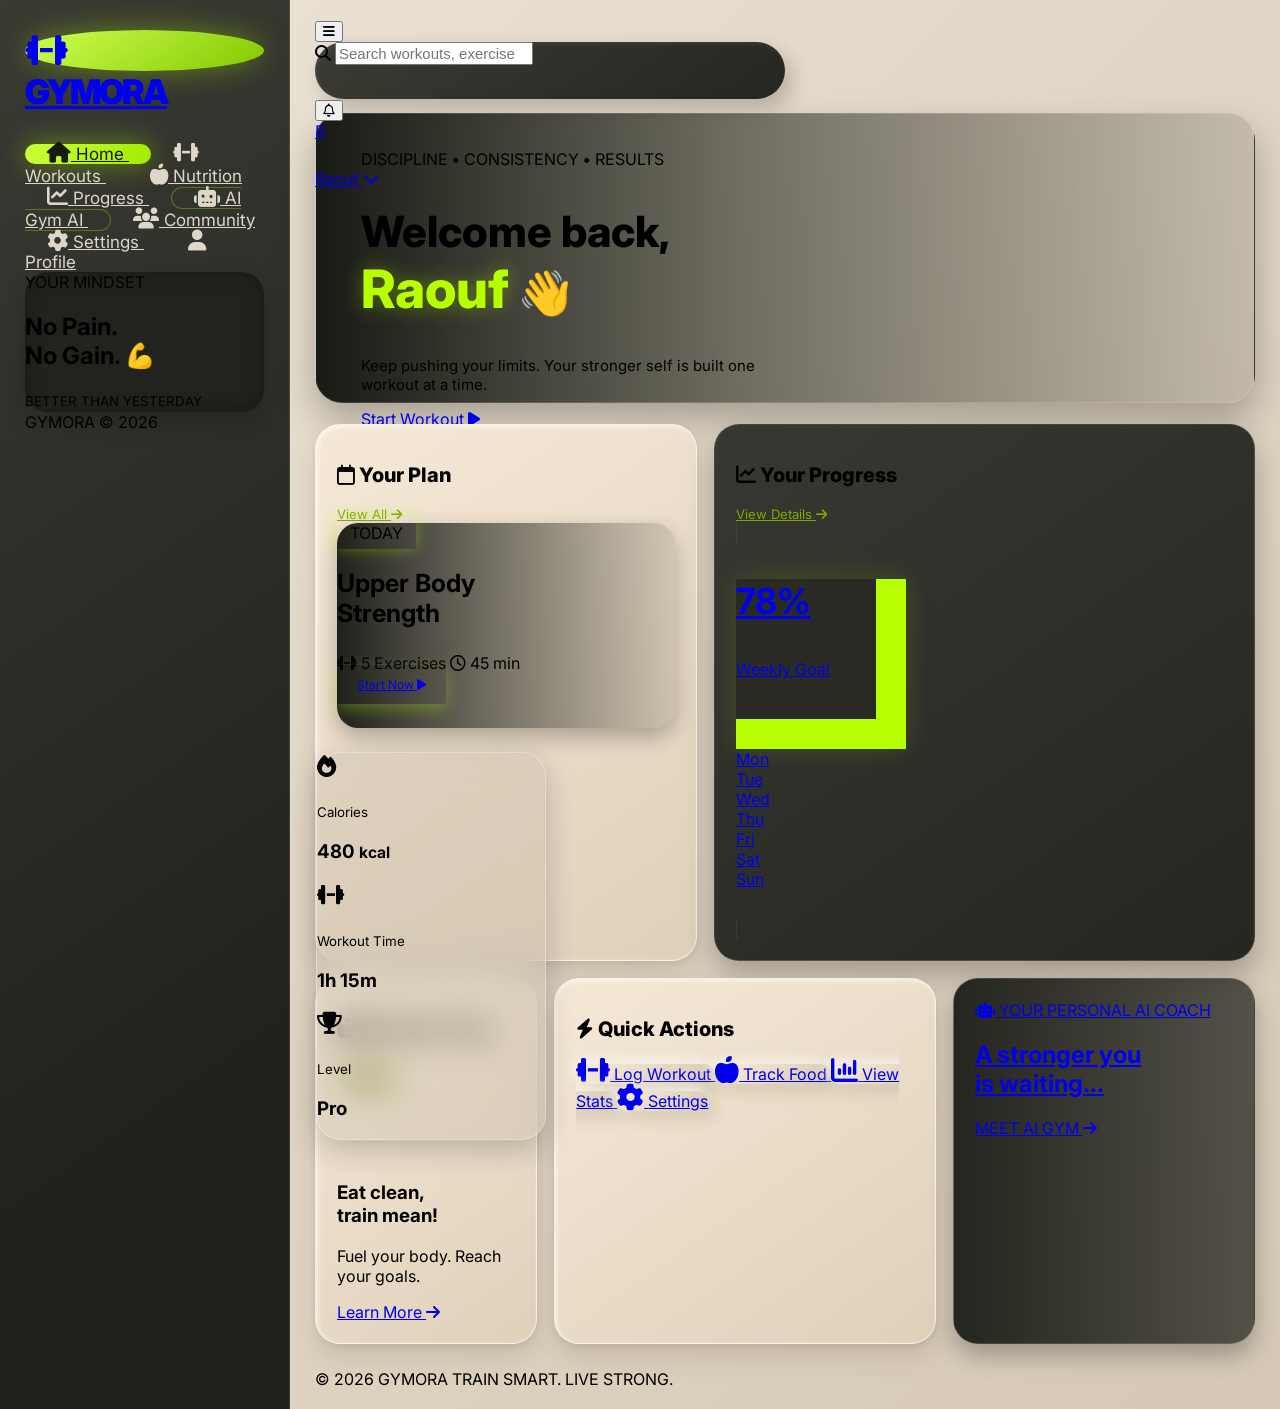
==== commit 4d35412e: "Add files via upload" ====
--- a/index.html
+++ b/index.html
@@ -402,4 +402,4 @@
 <script src="script.js"></script>
 
 </body>
-</html>
+</html>
--- a/style.css
+++ b/style.css
@@ -1,886 +1,420 @@
-/* =========================
-   GYMORA DESIGN SYSTEM
-========================= */
+
+/* GYMORA - REALISTIC 3D DASHBOARD */
 
 :root {
-    --green: #b7ff00;
-    --green-dark: #8fca00;
-    --black: #242521;
-    --dark: #30312b;
-    --beige: #f0e6d4;
-    --white: #f8f1e5;
-    --gray: #aaa99e;
+    --neon: #b7ff00;
+    --neon-dark: #8bc900;
+    --dark: #252620;
+    --dark2: #35362f;
+    --beige: #e9ddca;
+    --cream: #f5ead8;
+    --text: #f8f2e8;
 }
 
 * {
+    box-sizing: border-box;
+}
+
+body {
     margin: 0;
-    padding: 0;
-    box-sizing: border-box;
-}
-
-body {
     font-family: 'Inter', sans-serif;
-    background: var(--beige);
-    color: var(--black);
-}
-
-a {
-    text-decoration: none;
-    color: inherit;
-}
-
-button {
-    font-family: inherit;
-    cursor: pointer;
+    background: #d9cebd;
 }
 
 .app {
     display: grid;
-    grid-template-columns: 275px minmax(0, 1fr);
+    grid-template-columns: 290px minmax(0, 1fr);
+    max-width: 1900px;
+    margin: auto;
     min-height: 100vh;
-    max-width: 1800px;
-    margin: auto;
-}
-
-
-/* =========================
-   SIDEBAR
-========================= */
+}
+
+/* SIDEBAR */
 
 .sidebar {
-    background: linear-gradient(150deg, #34352f, #191b17);
-    color: var(--white);
-    padding: 27px 20px;
+    background: linear-gradient(145deg,#393a32,#20211d 80%);
+    padding: 30px 25px;
     min-height: 100vh;
-    display: flex;
-    flex-direction: column;
-    border-right: 1px solid #ffffff15;
+    border-right: 1px solid #ffffff20;
+    box-shadow: 8px 0 25px #0002;
 }
 
 .logo {
-    display: flex;
-    align-items: center;
+    font-size: 34px;
+    font-weight: 900;
+    letter-spacing: -2px;
+    padding-bottom: 35px;
+}
+
+.logo-icon {
+    background: linear-gradient(145deg,#d0ff51,#83c900);
+    box-shadow: 0 0 30px #b7ff0060;
+    border-radius: 50%;
+}
+
+.navigation {
+    margin-top: 30px;
     gap: 12px;
-    padding: 10px 5px 27px;
-    border-bottom: 1px solid #ffffff18;
-    font-size: 30px;
-    font-weight: 900;
-    letter-spacing: -1.5px;
-}
-
-.green {
-    color: var(--green);
-}
-
-.logo-icon {
-    width: 49px;
-    height: 49px;
-    display: grid;
-    place-items: center;
-    border-radius: 15px;
-    color: #202719;
-    background: linear-gradient(145deg, #d1ff58, #83c800);
-    box-shadow: 0 0 25px #b7ff0050;
-}
-
-.navigation {
-    display: grid;
-    gap: 9px;
-    margin-top: 30px;
 }
 
 .nav-item {
-    height: 53px;
-    padding: 0 16px;
-    display: flex;
-    align-items: center;
-    gap: 15px;
-    border-radius: 15px;
-    color: #d8d4c9;
-    font-size: 14px;
-    font-weight: 600;
-    transition: .25s;
+    height: 65px;
+    border-radius: 17px;
+    font-size: 17px;
+    padding: 0 22px;
+    color: #ded7c9;
 }
 
 .nav-item i {
-    width: 22px;
-    text-align: center;
-    font-size: 17px;
-}
-
-.nav-item:hover {
-    background: #ffffff12;
-    transform: translateX(4px);
+    font-size: 21px;
 }
 
 .nav-item.active {
-    background: linear-gradient(100deg, #c5ff38, #9be500);
-    color: #202719;
-    box-shadow: 0 8px 25px #b7ff0040;
-}
-
-.nav-item.active i {
-    color: #202719;
-}
-
-.ai-link {
-    border: 1px solid #b7ff0030;
-    background: #b7ff000c;
-}
-
-.ai-link i {
-    color: var(--green);
-}
-
-.ai-badge {
-    margin-left: auto;
-    padding: 4px 7px;
-    border-radius: 6px;
-    background: var(--green);
-    color: #202719;
-    font-size: 9px;
-    font-weight: 900;
+    background: linear-gradient(110deg,#caff38,#a4eb00);
+    color: #171b0e;
+    box-shadow: 0 0 28px #b7ff0070;
+}
+
+.nav-item.ai-link {
+    border: 1px solid #b7ff0050;
 }
 
 .sidebar-quote {
     margin-top: auto;
-    padding: 22px 19px;
-    border-radius: 18px;
-    border: 1px solid #ffffff17;
-    background: linear-gradient(140deg, #35362f, #20211c);
-}
-
-.quote-label {
-    color: var(--green);
-    font-size: 9px;
-    letter-spacing: 2px;
-    font-weight: 800;
-}
-
-.sidebar-quote h2 {
-    font-size: 23px;
-    margin-top: 15px;
-    line-height: 1.3;
-}
-
-.quote-line {
-    width: 45px;
-    height: 3px;
-    display: block;
-    background: var(--green);
-    margin-top: 17px;
-    box-shadow: 0 0 12px var(--green);
-}
-
-.sidebar-quote small {
-    display: block;
-    margin-top: 15px;
-    font-size: 9px;
-    color: #aaa99e;
-    letter-spacing: 1px;
-}
-
-.sidebar-footer {
-    padding: 22px 5px 0;
-    font-size: 11px;
-    font-weight: 800;
-    letter-spacing: 1px;
-    color: #ccc6b8;
-}
-
-.sidebar-footer span {
-    font-weight: 400;
-    color: #85847b;
-}
-
-
-/* =========================
-   MAIN & TOPBAR
-========================= */
+    background: #22231e;
+    border-radius: 23px;
+    min-height: 140px;
+    box-shadow: inset 0 0 20px #0005, 0 10px 25px #0003;
+}
+
+/* MAIN */
 
 .main {
     min-width: 0;
     padding: 20px 25px;
+    background: linear-gradient(135deg,#e9e0d1,#d5c8b5);
+}
+
+.topbar {
+    height: 75px;
+    margin-bottom: 18px;
+}
+
+.search {
+    width: min(470px,55%);
+    height: 57px;
+    border-radius: 35px;
+    background: linear-gradient(145deg,#3b3b34,#252620);
+    box-shadow: 7px 9px 20px #0003,
+                inset 2px 2px 5px #ffffff15;
+}
+
+.search input {
+    font-size: 15px;
+}
+
+.avatar {
+    width: 48px;
+    height: 48px;
+}
+
+/* HERO */
+
+.hero {
+    height: 290px;
+    border-radius: 27px;
     background:
-        radial-gradient(ellipse at 70% 0%, #d3c9b6, transparent 35%),
-        #e9e0d2;
-}
-
-.topbar {
-    height: 60px;
-    display: flex;
-    justify-content: space-between;
-    align-items: center;
-    gap: 20px;
-    margin-bottom: 18px;
-}
-
-.search {
-    width: 470px;
-    height: 47px;
-    display: flex;
-    align-items: center;
-    gap: 13px;
-    padding: 0 18px;
-    border-radius: 30px;
-    background: #30312b;
-    color: #ddd7ca;
-    box-shadow:
-        inset 4px 4px 10px #0005,
-        inset -2px -2px 8px #ffffff10;
-}
-
-.search input {
-    width: 100%;
-    border: none;
-    outline: none;
-    background: transparent;
-    color: white;
-    font-size: 12px;
-    font-family: inherit;
-}
-
-.search input::placeholder {
-    color: #c3bdae;
-}
-
-.top-right {
-    display: flex;
-    align-items: center;
-    gap: 23px;
-}
-
-.notification {
-    background: transparent;
-    border: none;
-    color: #86c900;
-    font-size: 20px;
-    position: relative;
-}
-
-.notification span {
-    position: absolute;
-    width: 7px;
-    height: 7px;
-    background: var(--green);
-    border-radius: 50%;
-    top: 0;
-    right: 0;
-}
-
-.user {
-    display: flex;
-    align-items: center;
-    gap: 10px;
-    font-size: 13px;
-    font-weight: 700;
-}
-
-.avatar {
-    width: 38px;
-    height: 38px;
-    border-radius: 50%;
-    display: grid;
-    place-items: center;
-    background: linear-gradient(145deg, #a9a18e, #34352f);
-    color: white;
-    border: 2px solid white;
-}
-
-.user i {
-    font-size: 10px;
-}
-
-.menu-button {
-    display: none;
-}
-
-
-/* =========================
-   HERO
-========================= */
-
-.hero {
-    height: 285px;
-    position: relative;
-    overflow: hidden;
-    border-radius: 24px;
-    color: white;
-    background:
-        linear-gradient(90deg, #191c17 0%, #252720e8 45%, #20231b70 100%),
-        url("https://images.unsplash.com/photo-1534438327276-14e5300c3a48?auto=format&fit=crop&w=1600&q=85")
-        center / cover;
-
-    box-shadow: 0 18px 40px #0003;
-}
-
-.hero::after {
-    content: "";
-    position: absolute;
-    inset: 0;
-    background: linear-gradient(
-        115deg,
-        transparent 60%,
-        #b7ff0025 60.5%,
-        transparent 64%
-    );
-    pointer-events: none;
+        linear-gradient(90deg,
+            #171913 0%,
+            #22251b99 45%,
+            #20231b25 100%),
+        url("https://images.unsplash.com/photo-1534438327276-14e5300c3a48?auto=format&fit=crop&w=1800&q=90")
+        center 45% / cover;
+    border: 1px solid #ffffff25;
+    box-shadow: 0 17px 35px #0004;
 }
 
 .hero-content {
-    position: relative;
-    z-index: 2;
-    padding: 37px 40px;
-    max-width: 470px;
-}
-
-.hero-label {
-    color: var(--green);
-    font-size: 9px;
-    letter-spacing: 2px;
+    padding: 35px 45px;
+    max-width: 530px;
+}
+
+.hero-content h1 {
+    font-size: 43px;
     font-weight: 800;
 }
 
-.hero-content h1 {
-    font-size: 37px;
-    line-height: 1.08;
-    margin: 15px 0 10px;
-    letter-spacing: -1.5px;
-}
-
 .hero-content h1 span {
-    color: var(--green);
-    font-size: 45px;
+    font-size: 53px;
+    color: var(--neon);
+    text-shadow: 0 0 20px #b7ff0060;
 }
 
 .hero-content p {
-    color: #d3d0c4;
-    font-size: 12px;
-    line-height: 1.7;
-    max-width: 320px;
-    margin-bottom: 19px;
-}
-
-.primary-button {
-    display: inline-flex;
-    align-items: center;
-    gap: 20px;
-    padding: 14px 22px;
-    border-radius: 30px;
-    background: linear-gradient(100deg, #c6ff38, #9ee600);
-    color: #202719;
-    font-size: 12px;
-    font-weight: 800;
-    box-shadow: 0 7px 25px #b7ff0050;
-    transition: .25s;
-}
-
-.primary-button:hover {
-    transform: translateY(-4px);
-    box-shadow: 0 10px 30px #b7ff0080;
-}
-
-.primary-button i {
-    font-size: 10px;
+    font-size: 15px;
 }
 
 .hero-athlete {
-    position: absolute;
-    right: 25%;
-    bottom: -70px;
-    width: 300px;
-    height: 370px;
-    background:
-        url("https://images.unsplash.com/photo-1583454110551-21f2fa2afe61?auto=format&fit=crop&w=700&q=85")
-        center top / cover;
-    mix-blend-mode: screen;
-    opacity: .65;
-    mask-image: linear-gradient(to bottom, black 65%, transparent);
+    right: 18%;
+    bottom: 0;
+    width: 340px;
+    height: 100%;
+    opacity: 1;
+    mix-blend-mode: normal;
+    background-position: center top;
+    background-size: cover;
+    mask-image: linear-gradient(to bottom,black 75%,transparent);
 }
 
 .hero-stats {
-    position: absolute;
-    right: 20px;
-    top: 22px;
-    bottom: 22px;
-    width: 185px;
-    border: 1px solid #ffffff35;
-    border-radius: 19px;
-    padding: 14px;
-    display: flex;
-    flex-direction: column;
-    justify-content: space-around;
-    background: #ffffff20;
-    backdrop-filter: blur(13px);
-}
-
-.stat {
-    display: flex;
-    align-items: center;
-    gap: 10px;
+    width: 230px;
+    right: 22px;
+    border-radius: 25px;
+    background: #b9ae9b45;
+    border: 1px solid #ffffff50;
+    backdrop-filter: blur(18px);
+    box-shadow: 0 10px 30px #0003;
 }
 
 .stat-icon {
-    width: 37px;
-    height: 37px;
-    display: grid;
-    place-items: center;
-    border-radius: 12px;
-    color: var(--green);
-    background: #ffffff20;
-    font-size: 18px;
-}
-
-.stat-icon.orange {
-    color: #ff9e39;
-}
-
-.stat-icon.gold {
-    color: #ffd45a;
-}
-
-.stat small {
-    display: block;
-    color: #d5d0c3;
-    font-size: 10px;
-}
-
-.stat h3 {
-    color: white;
-    font-size: 14px;
-    margin-top: 4px;
-}
-
-
-/* =========================
-   DASHBOARD CARDS
-========================= */
+    width: 48px;
+    height: 48px;
+    border-radius: 15px;
+    font-size: 22px;
+}
+
+/* GRID LAYOUT */
 
 .dashboard-grid {
     display: grid;
-    grid-template-columns: 1fr 1.1fr .8fr;
-    gap: 16px;
-    margin-top: 19px;
+    grid-template-columns: repeat(12,minmax(0,1fr));
+    gap: 17px;
+    margin-top: 21px;
 }
 
 .card {
-    min-width: 0;
-    padding: 18px;
-    border-radius: 22px;
-    background: linear-gradient(145deg, #f6eddf, #e4d8c5);
-    color: #292a24;
+    padding: 21px;
+    border-radius: 25px;
+    background: linear-gradient(145deg,#f5e9d6,#dfd0ba);
+    border: 1px solid #ffffffa0;
     box-shadow:
-        0 12px 27px #4a3e2a20,
-        inset 1px 1px 0 #ffffffb0;
+        0 13px 25px #57442c25,
+        0 3px 6px #0001,
+        inset 2px 2px 5px #ffffffa0;
+}
+
+.workout-card {
+    grid-column: span 5;
+    min-height: 290px;
 }
 
 .progress-card {
-    grid-column: span 2;
-    background: linear-gradient(145deg, #373831, #252720);
-    color: var(--white);
-    box-shadow: 0 15px 35px #0003;
-}
-
-.card-heading {
-    display: flex;
-    align-items: center;
-    justify-content: space-between;
-    gap: 8px;
-    margin-bottom: 15px;
-}
+    grid-column: span 7;
+    min-height: 290px;
+    background: linear-gradient(145deg,#373831,#252620);
+    border: 1px solid #ffffff20;
+    box-shadow: 0 14px 30px #0004;
+}
+
+.nutrition-card {
+    grid-column: span 3;
+    min-height: 185px;
+}
+
+.actions-card {
+    grid-column: span 5;
+    min-height: 185px;
+}
+
+.ai-card {
+    grid-column: span 4;
+    min-height: 185px;
+}
+
+/* CARD TITLES */
 
 .card-heading h2 {
-    font-size: 15px;
+    font-size: 20px;
     font-weight: 800;
 }
 
-.card-heading h2 i {
-    color: #82a91d;
-    margin-right: 6px;
-}
-
 .card-heading a {
-    font-size: 10px;
-    font-weight: 800;
-    color: #699600;
-    white-space: nowrap;
-}
-
-.card-heading a i {
-    margin-left: 5px;
-}
-
-
-/* TODAY WORKOUT */
+    font-size: 13px;
+    color: #7da900;
+}
+
+/* WORKOUT IMAGE */
 
 .today-workout {
-    height: 200px;
-    position: relative;
-    overflow: hidden;
-    border-radius: 18px;
-    padding: 16px;
-    color: white;
+    height: 205px;
+    border-radius: 21px;
     background:
-        linear-gradient(90deg, #252620 0%, #292a23d9 55%, #292a2370),
-        url("https://images.unsplash.com/photo-1581009146145-b5ef050c2e1e?auto=format&fit=crop&w=800&q=85")
+        linear-gradient(90deg,#20211c 0%,#292a2399 48%,#22231e20 100%),
+        url("https://images.unsplash.com/photo-1581009146145-b5ef050c2e1e?auto=format&fit=crop&w=1000&q=90")
         center / cover;
-}
-
-.workout-info {
-    position: relative;
-    z-index: 2;
+    box-shadow: 0 9px 22px #0004;
+}
+
+.workout-person {
+    opacity: 1;
+    mix-blend-mode: normal;
+    background-position: center;
+    background-size: cover;
+}
+
+.today-workout h3 {
+    font-size: 25px;
 }
 
 .today-badge {
-    display: inline-block;
-    padding: 5px 10px;
-    border-radius: 20px;
-    background: var(--green);
-    color: #202719;
-    font-size: 9px;
-    font-weight: 900;
-}
-
-.today-workout h3 {
-    font-size: 21px;
-    line-height: 1.1;
-    margin: 12px 0;
-}
-
-.workout-details {
-    display: flex;
-    flex-wrap: wrap;
-    gap: 12px;
-    font-size: 9px;
-    color: #e2ddcf;
-}
-
-.workout-details i {
-    color: var(--green);
-    margin-right: 4px;
+    padding: 6px 13px;
+    box-shadow: 0 0 15px #b7ff0060;
 }
 
 .small-button {
-    display: inline-flex;
-    align-items: center;
+    padding: 12px 20px;
+    font-size: 12px;
+    box-shadow: 0 5px 15px #b7ff0050;
+}
+
+/* PROGRESS */
+
+.progress-content {
+    min-height: 205px;
+    background: #ffffff08;
+    border: 1px solid #ffffff08;
+}
+
+.progress-ring {
+    flex-basis: 170px;
+    width: 170px;
+    height: 170px;
+    background: conic-gradient(
+        var(--neon) 78%,
+        #55574a 78%
+    );
+    box-shadow: 0 0 25px #b7ff0025;
+}
+
+.ring-inner {
+    width: 140px;
+    height: 140px;
+    background: #292a24;
+}
+
+.ring-inner h3 {
+    font-size: 36px;
+}
+
+.chart {
+    height: 170px;
+}
+
+.bar {
+    width: 20px;
+    border-radius: 8px 8px 3px 3px;
+}
+
+/* NUTRITION */
+
+.food-image {
+    width: 105px;
+    height: 105px;
+    font-size: 50px;
+}
+
+/* QUICK ACTIONS */
+
+.quick-actions {
     gap: 13px;
-    margin-top: 15px;
-    padding: 10px 16px;
-    border-radius: 25px;
-    background: var(--green);
-    color: #202719;
-    font-size: 10px;
-    font-weight: 900;
-}
-
-.workout-person {
-    position: absolute;
-    right: 0;
-    bottom: -20px;
-    width: 45%;
-    height: 100%;
+}
+
+.quick-actions a {
+    min-height: 105px;
+    border-radius: 19px;
+    background: linear-gradient(145deg,#f8eddb,#d6c8b2);
+    box-shadow:
+        7px 8px 15px #77664c30,
+        -4px -4px 12px #ffffffb0;
+}
+
+.quick-actions a:hover {
+    box-shadow: 0 0 20px #b7ff0040;
+}
+
+.quick-actions i {
+    font-size: 27px;
+}
+
+/* MOTIVATIONAL CARD */
+
+.ai-card {
     background:
-        url("https://images.unsplash.com/photo-1583454110551-21f2fa2afe61?auto=format&fit=crop&w=500&q=85")
-        center top / cover;
-    mix-blend-mode: screen;
-    opacity: .8;
-    mask-image: linear-gradient(90deg, transparent, black 30%);
-}
-
-
-/* PROGRESS */
-
-.progress-content {
-    display: flex;
-    align-items: center;
-    gap: 22px;
-    min-height: 200px;
-    padding: 15px;
-    border-radius: 17px;
-    background: #ffffff08;
-    color: white;
-}
-
-.progress-ring {
-    flex: 0 0 145px;
-    width: 145px;
-    height: 145px;
-    border-radius: 50%;
-    display: grid;
-    place-items: center;
-    background: conic-gradient(
-        var(--green) 78%,
-        #ffffff20 78%
-    );
-    filter: drop-shadow(0 0 12px #b7ff0030);
-}
-
-.ring-inner {
-    width: 120px;
-    height: 120px;
-    border-radius: 50%;
-    display: flex;
-    flex-direction: column;
-    align-items: center;
-    justify-content: center;
-    background: #2b2d26;
-}
-
-.ring-inner h3 {
-    font-size: 29px;
-}
-
-.ring-inner span {
-    color: #ccc7ba;
-    font-size: 10px;
-}
-
-.chart {
-    flex: 1;
-    min-width: 0;
-    height: 150px;
-    padding: 10px;
-    border-radius: 14px;
-    background: #ffffff08;
-}
-
-.chart-bars {
-    height: 100%;
-    display: flex;
-    align-items: flex-end;
-    justify-content: space-around;
-    gap: 9px;
-    border-bottom: 1px solid #ffffff20;
-}
-
-.bar {
-    position: relative;
-    height: var(--height);
-    width: 17px;
-    flex-shrink: 1;
-    max-width: 25px;
-    min-width: 9px;
-    border-radius: 7px 7px 2px 2px;
-    background: linear-gradient(180deg, #c4ff35, #83c900);
-    box-shadow: 0 0 12px #b7ff0030;
-}
-
-.bar.muted {
-    background: linear-gradient(180deg, #a7b27a, #727b55);
-}
-
-.bar span {
-    position: absolute;
-    top: calc(100% + 7px);
-    left: 50%;
-    transform: translateX(-50%);
-    font-size: 8px;
-    color: #ccc7ba;
-}
-
-
-/* NUTRITION */
-
-.nutrition-content {
-    display: flex;
-    align-items: center;
-    gap: 13px;
-    min-height: 105px;
-}
-
-.food-image {
-    width: 95px;
-    height: 95px;
-    flex-shrink: 0;
-    border-radius: 50%;
-    display: grid;
-    place-items: center;
-    font-size: 48px;
-    background: radial-gradient(circle, #fff8df, #c9b98d);
-    box-shadow: inset -8px -10px 20px #8e805033;
-}
-
-.nutrition-content h3 {
-    font-size: 16px;
-    line-height: 1.3;
-}
-
-.nutrition-content p {
-    font-size: 9px;
-    color: #777267;
-    margin: 8px 0;
-}
-
-.nutrition-content a {
-    color: #689500;
-    font-size: 10px;
-    font-weight: 800;
-}
-
-
-/* QUICK ACTIONS */
-
-.quick-actions {
-    display: grid;
-    grid-template-columns: repeat(4, 1fr);
-    gap: 8px;
-}
-
-.quick-actions a {
-    min-width: 0;
-    min-height: 90px;
-    border-radius: 15px;
-    background: linear-gradient(145deg, #f8efdf, #d8cbb6);
-    box-shadow:
-        5px 6px 12px #72634a25,
-        -3px -3px 9px #ffffffa0;
-    display: flex;
-    flex-direction: column;
-    align-items: center;
-    justify-content: center;
-    gap: 10px;
-    transition: .2s;
-}
-
-.quick-actions a:hover {
-    transform: translateY(-5px);
-}
-
-.quick-actions i {
-    font-size: 21px;
-    color: #414238;
-}
-
-.quick-actions span {
-    font-size: 9px;
-    font-weight: 800;
-    text-align: center;
-}
-
-
-/* AI GYM CARD */
-
-.ai-card {
-    grid-column: span 1;
-    display: block;
-    min-height: 155px;
-    color: white;
-    background:
-        linear-gradient(110deg, #242620 0%, #30332a 100%);
-    position: relative;
-    overflow: hidden;
-    transition: .25s;
-}
-
-.ai-card::after {
-    content: "";
-    position: absolute;
-    width: 150px;
-    height: 150px;
-    border-radius: 50%;
-    background: #b7ff0020;
-    filter: blur(45px);
-    right: -30px;
-    top: -20px;
-}
-
-.ai-card:hover {
-    transform: translateY(-4px);
-    box-shadow: 0 15px 35px #0004;
-}
-
-.ai-card-content {
-    position: relative;
-    z-index: 2;
-}
-
-.ai-icon {
-    width: 35px;
-    height: 35px;
-    border-radius: 11px;
-    display: grid;
-    place-items: center;
-    color: #202719;
-    background: var(--green);
-    font-size: 17px;
-    box-shadow: 0 0 20px #b7ff0050;
-}
-
-.ai-label {
-    display: block;
-    margin-top: 12px;
-    color: var(--green);
-    font-size: 8px;
-    font-weight: 900;
-    letter-spacing: 1.5px;
+        linear-gradient(90deg,#24251f,#24251fbb),
+        url("https://images.unsplash.com/photo-1583454110551-21f2fa2afe61?auto=format&fit=crop&w=900&q=85")
+        center / cover;
+    border: 1px solid #ffffff20;
+    box-shadow: 0 12px 25px #0004;
 }
 
 .ai-card h2 {
-    font-size: 19px;
-    line-height: 1.2;
-    margin: 8px 0 12px;
-}
-
-.ai-action {
-    color: var(--green);
-    font-size: 9px;
-    font-weight: 900;
-    letter-spacing: 1px;
-}
-
-.ai-action i {
-    margin-left: 6px;
-}
-
+    font-size: 24px;
+}
 
 /* FOOTER */
 
 .footer {
-    display: flex;
-    justify-content: space-between;
-    padding: 20px 4px 0;
-    color: #777367;
-    font-size: 9px;
-    letter-spacing: 1px;
-}
-
-
-/* =========================
-   RESPONSIVE
-========================= */
-
-@media(max-width: 1250px) {
-
+    padding-top: 25px;
+}
+
+/* TABLET */
+
+@media(max-width:1200px) {
     .app {
-        grid-template-columns: 235px minmax(0, 1fr);
+        grid-template-columns: 230px minmax(0,1fr);
+    }
+
+    .hero-athlete {
+        right: 22%;
+        width: 250px;
     }
 
     .dashboard-grid {
-        grid-template-columns: 1fr 1fr;
-    }
-
-    .progress-card {
-        grid-column: span 2;
-    }
-
-}
-
-@media(max-width: 850px) {
-
+        grid-template-columns: repeat(6,minmax(0,1fr));
+    }
+
+    .workout-card,
+    .nutrition-card {
+        grid-column: span 3;
+    }
+
+    .progress-card,
+    .actions-card {
+        grid-column: span 3;
+    }
+
+    .ai-card {
+        grid-column: span 6;
+    }
+}
+
+/* MOBILE */
+
+@media(max-width:850px) {
     .app {
         display: block;
     }
 
     .sidebar {
         position: fixed;
-        left: -270px;
         top: 0;
-        width: 260px;
-        height: 100vh;
+        left: -280px;
+        width: 265px;
+        height: 100dvh;
         min-height: 0;
-        z-index: 100;
-        transition: left .3s;
-        box-shadow: 20px 0 50px #0005;
+        z-index: 999;
+        transition: left .3s ease;
+        overflow-y: auto;
     }
 
     .sidebar.open {
@@ -888,46 +422,32 @@
     }
 
     .main {
-        padding: 15px;
+        padding: 13px;
     }
 
     .menu-button {
         display: grid;
         place-items: center;
-        width: 40px;
-        height: 40px;
+        width: 42px;
+        height: 42px;
+        background: #292a24;
+        color: var(--neon);
         border: none;
-        border-radius: 12px;
-        background: #30312b;
-        color: var(--green);
-        font-size: 18px;
+        border-radius: 13px;
+    }
+
+    .topbar {
+        gap: 10px;
     }
 
     .search {
+        width: auto;
         flex: 1;
-        width: auto;
-    }
-
-    .hero-athlete {
-        right: 20%;
-        opacity: .35;
-    }
-
-}
-
-@media(max-width: 600px) {
-
-    .dashboard-grid {
-        grid-template-columns: 1fr;
-        gap: 12px;
-    }
-
-    .progress-card {
-        grid-column: span 1;
+        height: 43px;
     }
 
     .hero {
-        height: 355px;
+        height: 430px;
     }
 
     .hero-content {
@@ -935,30 +455,62 @@
     }
 
     .hero-content h1 {
-        font-size: 30px;
+        font-size: 32px;
     }
 
     .hero-content h1 span {
-        font-size: 37px;
-    }
-
-    .hero-stats {
-        left: 15px;
-        right: 15px;
-        top: auto;
-        bottom: 14px;
-        width: auto;
-        height: 70px;
-        flex-direction: row;
-        padding: 9px;
+        font-size: 39px;
     }
 
     .hero-athlete {
         right: 0;
-        bottom: 60px;
-        width: 180px;
-        height: 230px;
-        opacity: .25;
+        width: 210px;
+        height: 250px;
+        bottom: 80px;
+        opacity: .75;
+    }
+
+    .hero-stats {
+        left: 12px;
+        right: 12px;
+        bottom: 12px;
+        top: auto;
+        width: auto;
+        height: 75px;
+        flex-direction: row;
+        padding: 8px;
+        gap: 4px;
+    }
+
+    .stat {
+        gap: 5px;
+    }
+
+    .stat-icon {
+        width: 32px;
+        height: 32px;
+        font-size: 14px;
+    }
+
+    .stat h3 {
+        font-size: 11px;
+    }
+
+    .stat small {
+        font-size: 9px;
+    }
+
+    .dashboard-grid {
+        grid-template-columns: minmax(0,1fr);
+    }
+
+    .workout-card,
+    .progress-card,
+    .nutrition-card,
+    .actions-card,
+    .ai-card {
+        grid-column: span 1;
+        min-height: auto;
     }
 
     .progress-content {
@@ -967,26 +519,26 @@
     }
 
     .progress-ring {
-        width: 105px;
-        height: 105px;
-        flex-basis: 105px;
+        flex-basis: 110px;
+        width: 110px;
+        height: 110px;
     }
 
     .ring-inner {
-        width: 85px;
-        height: 85px;
+        width: 88px;
+        height: 88px;
     }
 
     .ring-inner h3 {
-        font-size: 23px;
+        font-size: 25px;
     }
 
     .chart {
-        height: 130px;
-        padding: 7px;
+        height: 135px;
     }
 
     .quick-actions {
+        grid-template-columns: repeat(4,minmax(0,1fr));
         gap: 7px;
     }
 
@@ -994,22 +546,53 @@
         min-height: 85px;
     }
 
-    .user > span:not(.avatar),
-    .user > i {
+    .quick-actions span {
+        font-size: 8px;
+    }
+
+    .quick-actions i {
+        font-size: 20px;
+    }
+}
+
+@media(max-width:420px) {
+    .main {
+        padding: 9px;
+    }
+
+    .hero {
+        height: 410px;
+    }
+
+    .hero-content h1 {
+        font-size: 28px;
+    }
+
+    .hero-content h1 span {
+        font-size: 34px;
+    }
+
+    .hero-stats {
+        padding: 6px 3px;
+    }
+
+    .stat-icon {
         display: none;
     }
 
-    .search {
-        height: 42px;
-        padding: 0 12px;
-    }
-
-    .search input {
-        font-size: 10px;
+    .card {
+        padding: 14px;
+    }
+
+    .card-heading h2 {
+        font-size: 16px;
+    }
+
+    .workout-details {
+        gap: 7px;
     }
 
     .footer {
-        font-size: 8px;
-    }
-
-}+        font-size: 7px;
+    }
+}
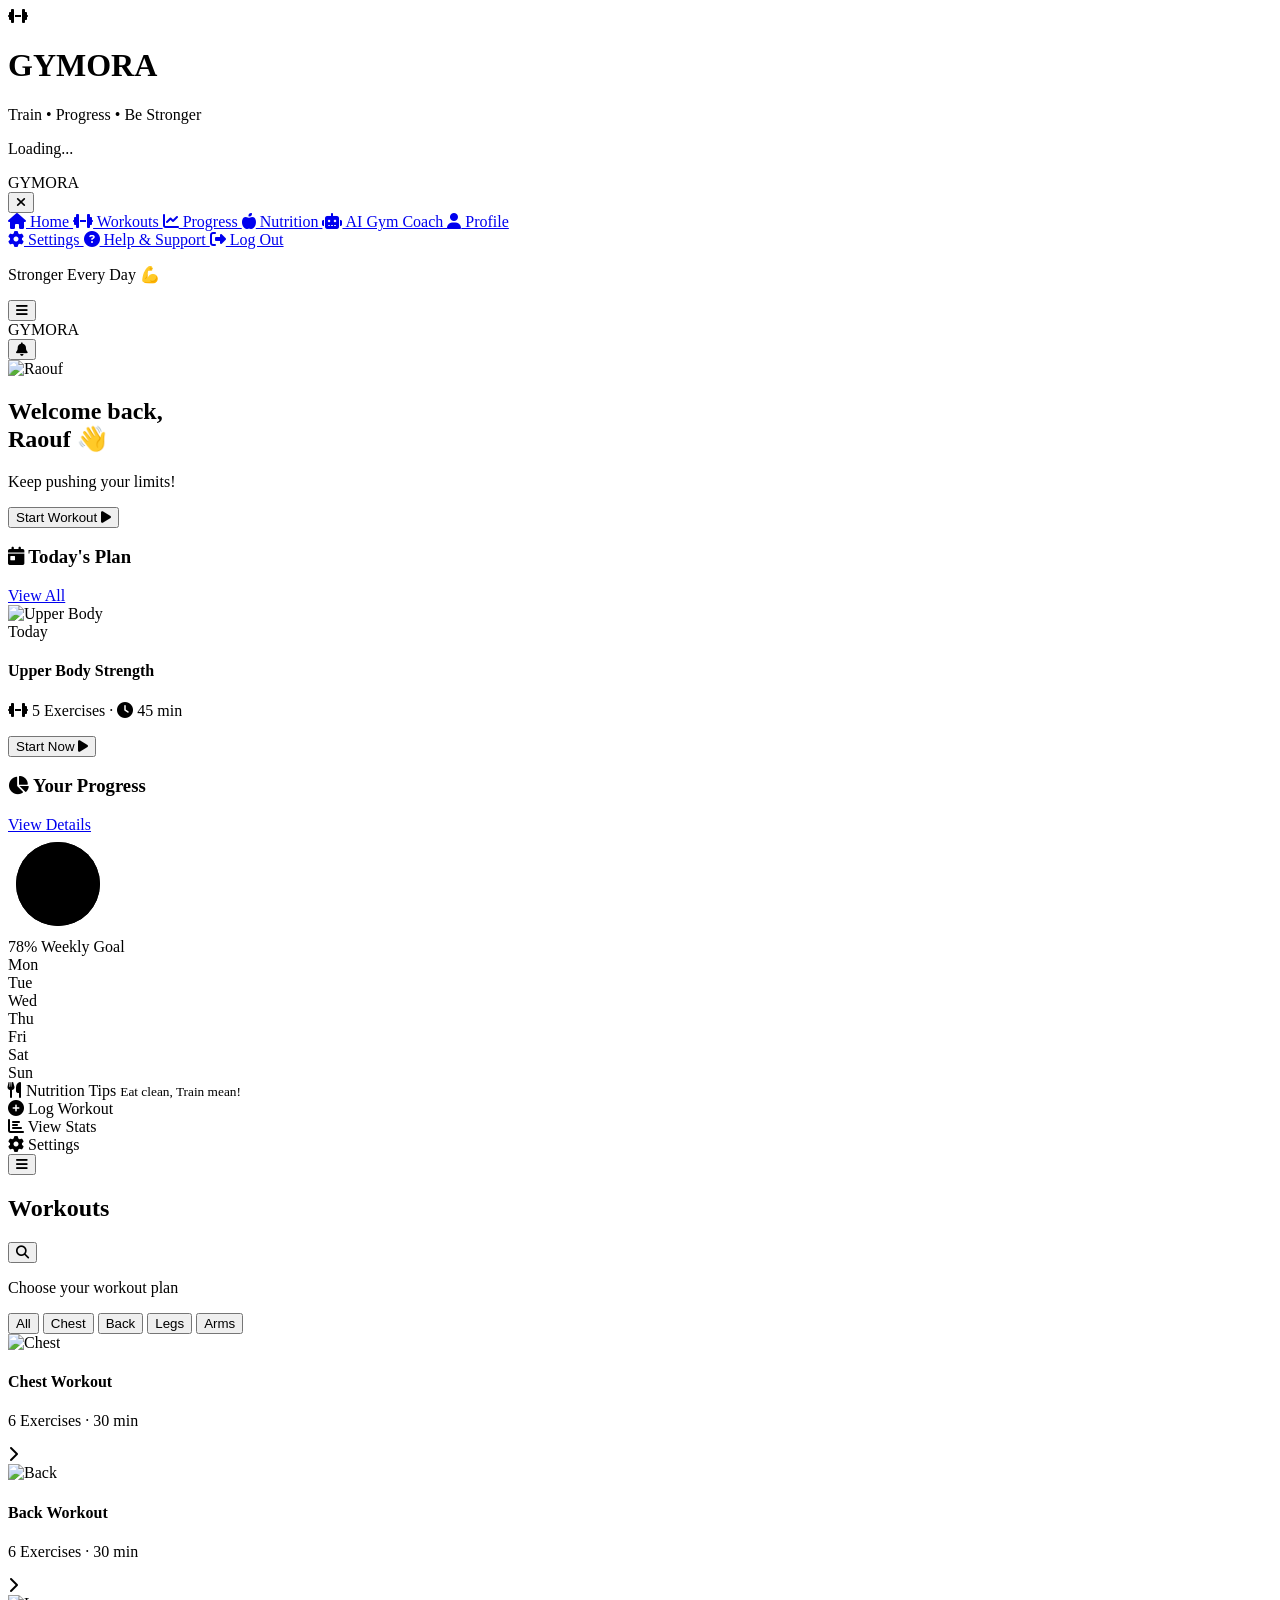
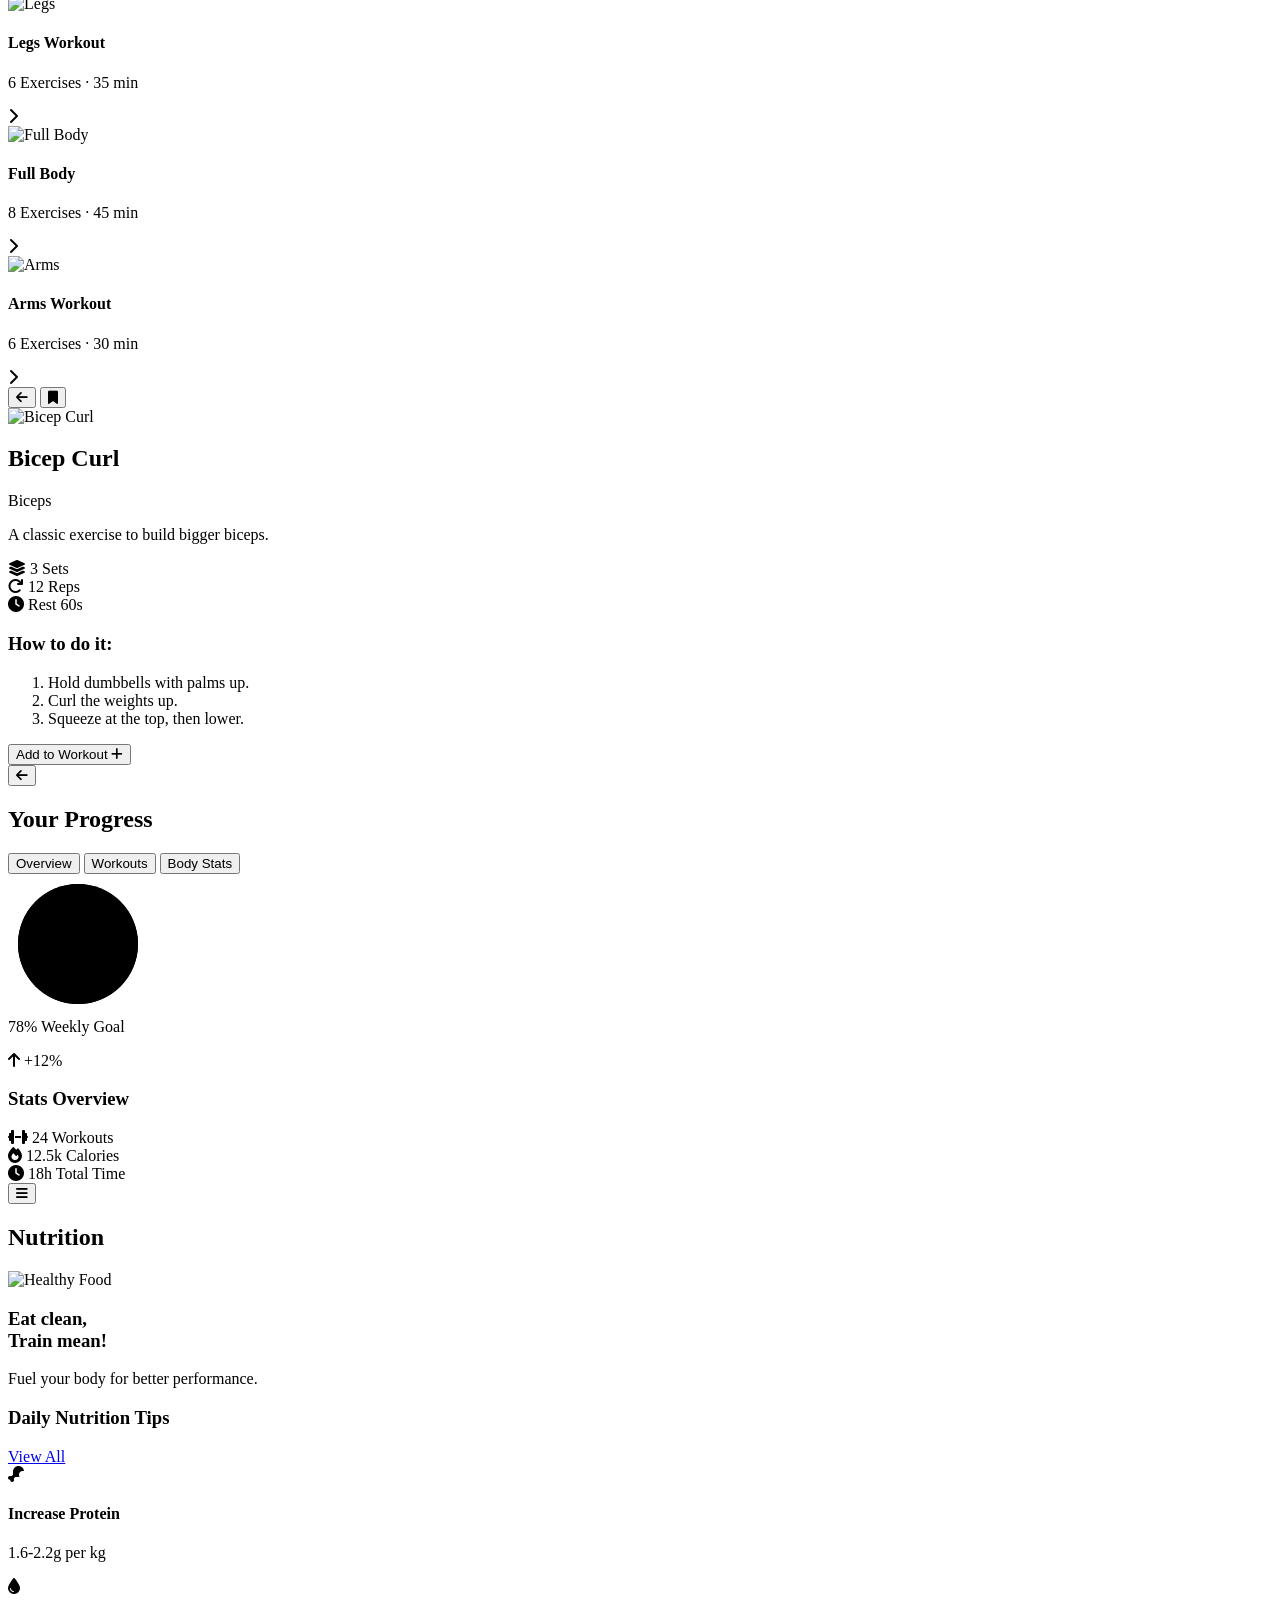
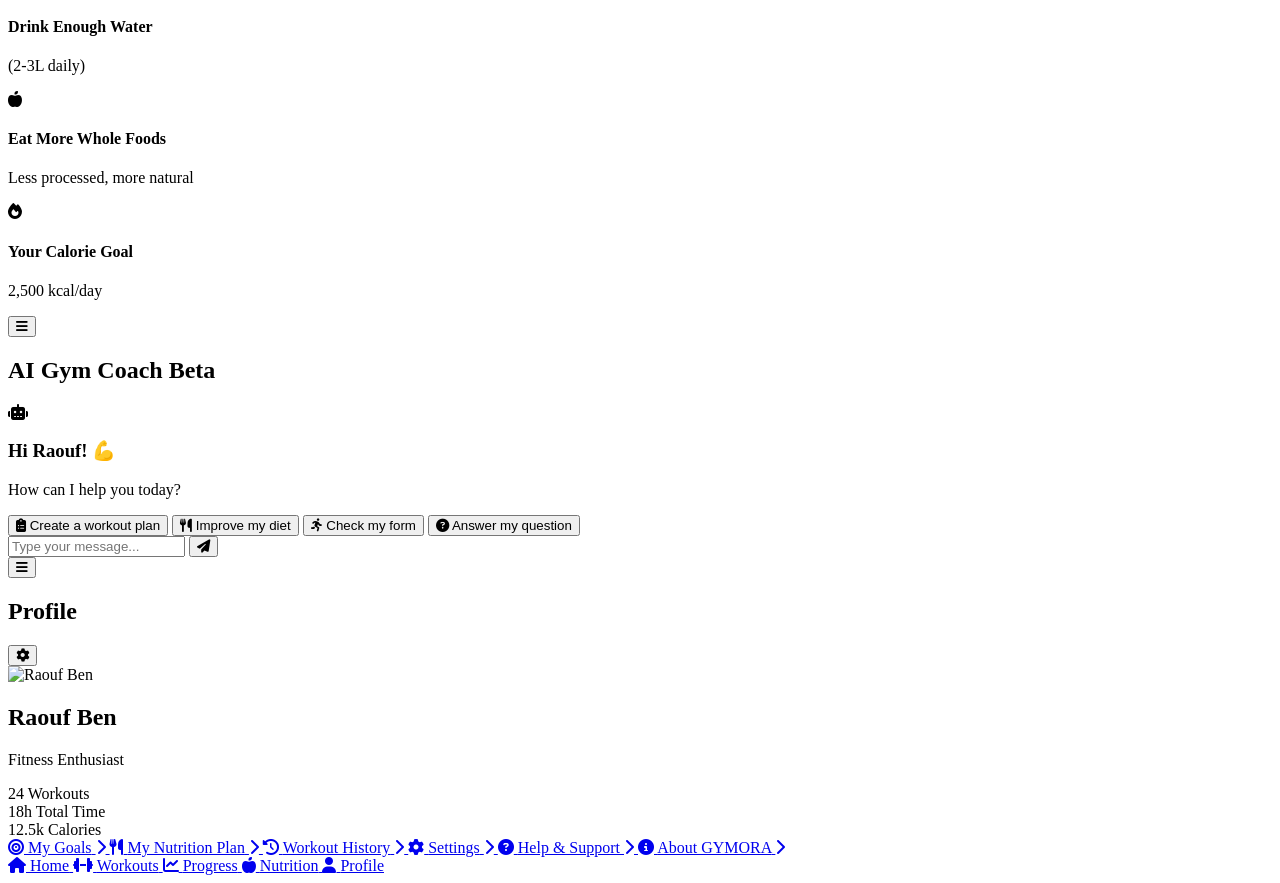
==== commit dc71e01f: "Add files via upload" ====
--- a/index.html
+++ b/index.html
@@ -1,405 +1,605 @@
 <!DOCTYPE html>
-<html lang="en">
+<html lang="en" dir="ltr">
 <head>
-    <meta charset="UTF-8">
-    <meta name="viewport" content="width=device-width, initial-scale=1.0">
-    <title>GYMORA | Dashboard</title>
-
-    <link rel="stylesheet" href="style.css">
-
-    <link rel="preconnect" href="https://fonts.googleapis.com">
-    <link href="https://fonts.googleapis.com/css2?family=Inter:wght@400;500;600;700;800;900&display=swap" rel="stylesheet">
-
-    <link rel="stylesheet"
-    href="https://cdnjs.cloudflare.com/ajax/libs/font-awesome/6.5.2/css/all.min.css">
+  <meta charset="UTF-8">
+  <meta name="viewport" content="width=device-width, initial-scale=1.0, maximum-scale=1.0, user-scalable=no, viewport-fit=cover">
+  <meta name="apple-mobile-web-app-capable" content="yes">
+  <meta name="apple-mobile-web-app-status-bar-style" content="black-translucent">
+  <meta name="theme-color" content="#000000">
+  <title>GYMORA - Train • Progress • Be Stronger</title>
+  <link rel="stylesheet" href="css/styles.css">
+  <link rel="stylesheet" href="https://cdnjs.cloudflare.com/ajax/libs/font-awesome/6.5.1/css/all.min.css">
 </head>
-
 <body>
-
-<div class="app">
-
-    <!-- SIDEBAR -->
-    <aside class="sidebar" id="sidebar">
-
-        <a href="index.html" class="logo">
-            <div class="logo-icon">
-                <i class="fa-solid fa-dumbbell"></i>
-            </div>
-            <span>GYM<span class="green">ORA</span></span>
-        </a>
-
-        <nav class="navigation">
-
-            <a href="index.html" class="nav-item active">
-                <i class="fa-solid fa-house"></i>
-                <span>Home</span>
-            </a>
-
-            <a href="workouts.html" class="nav-item">
-                <i class="fa-solid fa-dumbbell"></i>
-                <span>Workouts</span>
-            </a>
-
-            <a href="nutrition.html" class="nav-item">
-                <i class="fa-solid fa-apple-whole"></i>
-                <span>Nutrition</span>
-            </a>
-
-            <a href="progress.html" class="nav-item">
-                <i class="fa-solid fa-chart-line"></i>
-                <span>Progress</span>
-            </a>
-
-            <a href="ai-gym.html" class="nav-item ai-link">
-                <i class="fa-solid fa-robot"></i>
-                <span>AI Gym</span>
-                <span class="ai-badge">AI</span>
-            </a>
-
-            <a href="community.html" class="nav-item">
-                <i class="fa-solid fa-users"></i>
-                <span>Community</span>
-            </a>
-
-            <a href="settings.html" class="nav-item">
-                <i class="fa-solid fa-gear"></i>
-                <span>Settings</span>
-            </a>
-
-            <a href="profile.html" class="nav-item">
-                <i class="fa-solid fa-user"></i>
-                <span>Profile</span>
-            </a>
-
-        </nav>
-
-        <div class="sidebar-quote">
-            <span class="quote-label">YOUR MINDSET</span>
-            <h2>No Pain.<br>No Gain. 💪</h2>
-            <div class="quote-line"></div>
-            <small>BETTER THAN YESTERDAY</small>
-        </div>
-
-        <div class="sidebar-footer">
-            GYMORA <span>© 2026</span>
-        </div>
-
-    </aside>
-
-
-    <!-- MAIN -->
-    <main class="main">
-
-        <!-- TOPBAR -->
-        <header class="topbar">
-
-            <button class="menu-button" id="menuButton">
-                <i class="fa-solid fa-bars"></i>
+  <!-- SPLASH SCREEN -->
+  <div id="splash-screen" class="screen active">
+    <div class="splash-content">
+      <div class="logo-container">
+        <!-- PLACEHOLDER FOR LOGO IMAGE - Replace src with your logo file -->
+        <img src="assets/logo.png" alt="GYMORA Logo" class="splash-logo" onerror="this.onerror=null; this.src='assets/logo.svg'; this.onerror=function(){this.style.display='none'; this.nextElementSibling.style.display='flex';};">
+        <div class="logo-fallback" style="display:none;">
+          <div class="logo-icon">
+            <i class="fas fa-dumbbell"></i>
+          </div>
+        </div>
+      </div>
+      <h1 class="brand-name">GYMORA</h1>
+      <p class="tagline">Train • Progress • Be Stronger</p>
+      <div class="loading-spinner"></div>
+      <p class="loading-text">Loading...</p>
+    </div>
+  </div>
+
+  <!-- MAIN APP -->
+  <div id="app" class="app-container">
+    <!-- SIDE MENU (OVERLAY) -->
+    <div id="side-menu" class="side-menu">
+      <div class="side-menu-header">
+        <div class="side-logo">
+          <img src="assets/logo.png" alt="GYMORA" class="side-logo-img" onerror="this.onerror=null; this.src='assets/logo.svg'; this.onerror=function(){this.style.display='none';};">
+          <span class="side-brand">GYMORA</span>
+        </div>
+        <button class="close-menu-btn" onclick="toggleSideMenu()">
+          <i class="fas fa-times"></i>
+        </button>
+      </div>
+      <nav class="side-nav">
+        <a href="#" class="side-link active" data-screen="home" onclick="navigateTo('home'); toggleSideMenu();">
+          <i class="fas fa-home"></i> Home
+        </a>
+        <a href="#" class="side-link" data-screen="workouts" onclick="navigateTo('workouts'); toggleSideMenu();">
+          <i class="fas fa-dumbbell"></i> Workouts
+        </a>
+        <a href="#" class="side-link" data-screen="progress" onclick="navigateTo('progress'); toggleSideMenu();">
+          <i class="fas fa-chart-line"></i> Progress
+        </a>
+        <a href="#" class="side-link" data-screen="nutrition" onclick="navigateTo('nutrition'); toggleSideMenu();">
+          <i class="fas fa-apple-alt"></i> Nutrition
+        </a>
+        <a href="#" class="side-link" data-screen="ai-coach" onclick="navigateTo('ai-coach'); toggleSideMenu();">
+          <i class="fas fa-robot"></i> AI Gym Coach
+        </a>
+        <a href="#" class="side-link" data-screen="profile" onclick="navigateTo('profile'); toggleSideMenu();">
+          <i class="fas fa-user"></i> Profile
+        </a>
+        <div class="side-divider"></div>
+        <a href="#" class="side-link">
+          <i class="fas fa-cog"></i> Settings
+        </a>
+        <a href="#" class="side-link">
+          <i class="fas fa-question-circle"></i> Help & Support
+        </a>
+        <a href="#" class="side-link logout">
+          <i class="fas fa-sign-out-alt"></i> Log Out
+        </a>
+      </nav>
+      <div class="side-footer">
+        <p>Stronger Every Day 💪</p>
+      </div>
+    </div>
+    <div id="menu-overlay" class="menu-overlay" onclick="toggleSideMenu()"></div>
+
+    <!-- HOME SCREEN -->
+    <section id="home-screen" class="screen-content active">
+      <header class="app-header">
+        <button class="menu-btn" onclick="toggleSideMenu()">
+          <i class="fas fa-bars"></i>
+        </button>
+        <div class="header-logo">
+          <img src="assets/logo.png" alt="GYMORA" class="header-logo-img" onerror="this.onerror=null; this.src='assets/logo.svg'; this.onerror=function(){this.style.display='none'; this.nextElementSibling.style.display='inline';};">
+          <span class="header-brand" style="display:none;">GYMORA</span>
+        </div>
+        <div class="header-actions">
+          <button class="icon-btn">
+            <i class="fas fa-bell"></i>
+          </button>
+          <div class="avatar" onclick="navigateTo('profile')">
+            <img src="https://ui-avatars.com/api/?name=Raouf+Ben&background=1a1a1a&color=39FF14&bold=true" alt="Raouf">
+          </div>
+        </div>
+      </header>
+
+      <div class="content-scroll">
+        <!-- Welcome Card -->
+        <div class="welcome-card">
+          <div class="welcome-text">
+            <h2>Welcome back,<br><span class="user-name">Raouf</span> 👋</h2>
+            <p>Keep pushing your limits!</p>
+          </div>
+          <button class="start-workout-btn" onclick="navigateTo('workouts')">
+            Start Workout <i class="fas fa-play"></i>
+          </button>
+        </div>
+
+        <!-- Today's Plan -->
+        <div class="section-header">
+          <h3><i class="fas fa-calendar-day"></i> Today's Plan</h3>
+          <a href="#" class="view-all" onclick="navigateTo('workouts')">View All</a>
+        </div>
+        <div class="today-plan-card">
+          <div class="plan-image">
+            <img src="https://images.unsplash.com/photo-1581009146145-b5ef050c2e1e?w=400&h=300&fit=crop" alt="Upper Body">
+          </div>
+          <div class="plan-info">
+            <span class="plan-tag">Today</span>
+            <h4>Upper Body Strength</h4>
+            <p><i class="fas fa-dumbbell"></i> 5 Exercises · <i class="fas fa-clock"></i> 45 min</p>
+            <button class="start-now-btn" onclick="openExercise('upper-body')">
+              Start Now <i class="fas fa-play"></i>
             </button>
-
-            <div class="search">
-                <i class="fa-solid fa-magnifying-glass"></i>
-                <input type="search" placeholder="Search workouts, exercises...">
-            </div>
-
-            <div class="top-right">
-
-                <button class="notification">
-                    <i class="fa-regular fa-bell"></i>
-                    <span></span>
-                </button>
-
-                <a href="profile.html" class="user">
-                    <div class="avatar">R</div>
-                    <span>Raouf</span>
-                    <i class="fa-solid fa-chevron-down"></i>
-                </a>
-
-            </div>
-
-        </header>
-
-
-        <!-- HERO -->
-        <section class="hero">
-
-            <div class="hero-content">
-
-                <span class="hero-label">
-                    DISCIPLINE <b>•</b> CONSISTENCY <b>•</b> RESULTS
-                </span>
-
-                <h1>
-                    Welcome back,<br>
-                    <span>Raouf</span> 👋
-                </h1>
-
-                <p>
-                    Keep pushing your limits.
-                    Your stronger self is built one workout at a time.
-                </p>
-
-                <a href="workouts.html" class="primary-button">
-                    Start Workout
-                    <i class="fa-solid fa-play"></i>
-                </a>
-
-            </div>
-
-            <div class="hero-athlete"></div>
-
-            <div class="hero-stats">
-
-                <div class="stat">
-                    <div class="stat-icon orange">
-                        <i class="fa-solid fa-fire"></i>
-                    </div>
-                    <div>
-                        <small>Calories</small>
-                        <h3>480 <small>kcal</small></h3>
-                    </div>
-                </div>
-
-                <div class="stat">
-                    <div class="stat-icon">
-                        <i class="fa-solid fa-dumbbell"></i>
-                    </div>
-                    <div>
-                        <small>Workout Time</small>
-                        <h3>1h 15m</h3>
-                    </div>
-                </div>
-
-                <div class="stat">
-                    <div class="stat-icon gold">
-                        <i class="fa-solid fa-trophy"></i>
-                    </div>
-                    <div>
-                        <small>Level</small>
-                        <h3>Pro</h3>
-                    </div>
-                </div>
-
-            </div>
-
-        </section>
-
-
-        <!-- DASHBOARD GRID -->
-        <section class="dashboard-grid">
-
-            <!-- TODAY WORKOUT -->
-            <article class="card workout-card">
-
-                <div class="card-heading">
-                    <h2>
-                        <i class="fa-regular fa-calendar"></i>
-                        Your Plan
-                    </h2>
-
-                    <a href="workouts.html">
-                        View All <i class="fa-solid fa-arrow-right"></i>
-                    </a>
-                </div>
-
-                <div class="today-workout">
-
-                    <div class="workout-info">
-
-                        <span class="today-badge">TODAY</span>
-
-                        <h3>Upper Body<br>Strength</h3>
-
-                        <div class="workout-details">
-                            <span>
-                                <i class="fa-solid fa-dumbbell"></i>
-                                5 Exercises
-                            </span>
-
-                            <span>
-                                <i class="fa-regular fa-clock"></i>
-                                45 min
-                            </span>
-                        </div>
-
-                        <a href="workouts.html#today-workout"
-                           class="small-button">
-                            Start Now
-                            <i class="fa-solid fa-play"></i>
-                        </a>
-
-                    </div>
-
-                    <div class="workout-person"></div>
-
-                </div>
-
-            </article>
-
-
-            <!-- PROGRESS -->
-            <article class="card progress-card">
-
-                <div class="card-heading">
-                    <h2>
-                        <i class="fa-solid fa-chart-line"></i>
-                        Your Progress
-                    </h2>
-
-                    <a href="progress.html">
-                        View Details
-                        <i class="fa-solid fa-arrow-right"></i>
-                    </a>
-                </div>
-
-                <a href="progress.html" class="progress-content">
-
-                    <div class="progress-ring">
-                        <div class="ring-inner">
-                            <h3>78%</h3>
-                            <span>Weekly Goal</span>
-                        </div>
-                    </div>
-
-                    <div class="chart">
-
-                        <div class="chart-bars">
-                            <div class="bar" style="--height:42%">
-                                <span>Mon</span>
-                            </div>
-
-                            <div class="bar" style="--height:67%">
-                                <span>Tue</span>
-                            </div>
-
-                            <div class="bar muted" style="--height:54%">
-                                <span>Wed</span>
-                            </div>
-
-                            <div class="bar" style="--height:88%">
-                                <span>Thu</span>
-                            </div>
-
-                            <div class="bar muted" style="--height:55%">
-                                <span>Fri</span>
-                            </div>
-
-                            <div class="bar" style="--height:68%">
-                                <span>Sat</span>
-                            </div>
-
-                            <div class="bar" style="--height:88%">
-                                <span>Sun</span>
-                            </div>
-                        </div>
-
-                    </div>
-
-                </a>
-
-            </article>
-
-
-            <!-- NUTRITION -->
-            <article class="card nutrition-card">
-
-                <div class="card-heading">
-                    <h2>
-                        <i class="fa-solid fa-apple-whole"></i>
-                        Nutrition Tips
-                    </h2>
-                </div>
-
-                <div class="nutrition-content">
-
-                    <div class="food-image">🥗</div>
-
-                    <div>
-                        <h3>Eat clean,<br>train mean!</h3>
-
-                        <p>Fuel your body. Reach your goals.</p>
-
-                        <a href="nutrition.html">
-                            Learn More
-                            <i class="fa-solid fa-arrow-right"></i>
-                        </a>
-                    </div>
-
-                </div>
-
-            </article>
-
-
-            <!-- QUICK ACTIONS -->
-            <article class="card actions-card">
-
-                <div class="card-heading">
-                    <h2>
-                        <i class="fa-solid fa-bolt"></i>
-                        Quick Actions
-                    </h2>
-                </div>
-
-                <div class="quick-actions">
-
-                    <a href="workouts.html#log-workout">
-                        <i class="fa-solid fa-dumbbell"></i>
-                        <span>Log Workout</span>
-                    </a>
-
-                    <a href="nutrition.html#track-food">
-                        <i class="fa-solid fa-apple-whole"></i>
-                        <span>Track Food</span>
-                    </a>
-
-                    <a href="progress.html">
-                        <i class="fa-solid fa-chart-column"></i>
-                        <span>View Stats</span>
-                    </a>
-
-                    <a href="settings.html">
-                        <i class="fa-solid fa-gear"></i>
-                        <span>Settings</span>
-                    </a>
-
-                </div>
-
-            </article>
-
-
-            <!-- AI GYM CARD -->
-            <a href="ai-gym.html" class="card ai-card">
-
-                <div class="ai-card-content">
-                    <span class="ai-icon">
-                        <i class="fa-solid fa-robot"></i>
-                    </span>
-
-                    <span class="ai-label">YOUR PERSONAL AI COACH</span>
-
-                    <h2>A stronger you<br>is waiting...</h2>
-
-                    <span class="ai-action">
-                        MEET AI GYM
-                        <i class="fa-solid fa-arrow-right"></i>
-                    </span>
-                </div>
-
-            </a>
-
-        </section>
-
-
-        <footer class="footer">
-            <span>© 2026 GYMORA</span>
-            <span>TRAIN SMART. LIVE STRONG.</span>
-        </footer>
-
-    </main>
-
-</div>
-
-<script src="script.js"></script>
-
+          </div>
+        </div>
+
+        <!-- Your Progress -->
+        <div class="section-header">
+          <h3><i class="fas fa-chart-pie"></i> Your Progress</h3>
+          <a href="#" class="view-all" onclick="navigateTo('progress')">View Details</a>
+        </div>
+        <div class="progress-card">
+          <div class="progress-circle-container">
+            <svg class="progress-ring" width="100" height="100">
+              <circle class="progress-ring-bg" cx="50" cy="50" r="42"></circle>
+              <circle class="progress-ring-circle" cx="50" cy="50" r="42" stroke-dasharray="264" stroke-dashoffset="58"></circle>
+            </svg>
+            <div class="progress-percent">
+              <span class="percent-value">78%</span>
+              <span class="percent-label">Weekly Goal</span>
+            </div>
+          </div>
+          <div class="progress-bars">
+            <div class="day-bar">
+              <div class="bar" style="height: 40%"></div>
+              <span>Mon</span>
+            </div>
+            <div class="day-bar">
+              <div class="bar" style="height: 65%"></div>
+              <span>Tue</span>
+            </div>
+            <div class="day-bar">
+              <div class="bar" style="height: 50%"></div>
+              <span>Wed</span>
+            </div>
+            <div class="day-bar">
+              <div class="bar active" style="height: 80%"></div>
+              <span>Thu</span>
+            </div>
+            <div class="day-bar">
+              <div class="bar" style="height: 30%"></div>
+              <span>Fri</span>
+            </div>
+            <div class="day-bar">
+              <div class="bar" style="height: 55%"></div>
+              <span>Sat</span>
+            </div>
+            <div class="day-bar">
+              <div class="bar" style="height: 20%"></div>
+              <span>Sun</span>
+            </div>
+          </div>
+        </div>
+
+        <!-- Quick Actions -->
+        <div class="quick-actions">
+          <div class="action-card nutrition" onclick="navigateTo('nutrition')">
+            <i class="fas fa-utensils"></i>
+            <span>Nutrition Tips</span>
+            <small>Eat clean, Train mean!</small>
+          </div>
+          <div class="action-card">
+            <i class="fas fa-plus-circle"></i>
+            <span>Log Workout</span>
+          </div>
+          <div class="action-card">
+            <i class="fas fa-chart-bar"></i>
+            <span>View Stats</span>
+          </div>
+          <div class="action-card" onclick="navigateTo('profile')">
+            <i class="fas fa-cog"></i>
+            <span>Settings</span>
+          </div>
+        </div>
+      </div>
+    </section>
+
+    <!-- WORKOUTS SCREEN -->
+    <section id="workouts-screen" class="screen-content">
+      <header class="app-header">
+        <button class="menu-btn" onclick="toggleSideMenu()">
+          <i class="fas fa-bars"></i>
+        </button>
+        <h2 class="header-title">Workouts</h2>
+        <div class="header-actions">
+          <button class="icon-btn">
+            <i class="fas fa-search"></i>
+          </button>
+        </div>
+      </header>
+
+      <div class="content-scroll">
+        <p class="screen-subtitle">Choose your workout plan</p>
+        
+        <div class="category-tabs">
+          <button class="cat-tab active" data-cat="all">All</button>
+          <button class="cat-tab" data-cat="chest">Chest</button>
+          <button class="cat-tab" data-cat="back">Back</button>
+          <button class="cat-tab" data-cat="legs">Legs</button>
+          <button class="cat-tab" data-cat="arms">Arms</button>
+        </div>
+
+        <div class="workouts-list">
+          <div class="workout-item" data-category="chest" onclick="openExercise('chest')">
+            <div class="workout-img">
+              <img src="https://images.unsplash.com/photo-1571019614242-c5c5dee9f50b?w=200&h=150&fit=crop" alt="Chest">
+            </div>
+            <div class="workout-info">
+              <h4>Chest Workout</h4>
+              <p>6 Exercises · 30 min</p>
+            </div>
+            <i class="fas fa-chevron-right"></i>
+          </div>
+
+          <div class="workout-item" data-category="back" onclick="openExercise('back')">
+            <div class="workout-img">
+              <img src="https://images.unsplash.com/photo-1605296867304-46d5465a13f1?w=200&h=150&fit=crop" alt="Back">
+            </div>
+            <div class="workout-info">
+              <h4>Back Workout</h4>
+              <p>6 Exercises · 30 min</p>
+            </div>
+            <i class="fas fa-chevron-right"></i>
+          </div>
+
+          <div class="workout-item" data-category="legs" onclick="openExercise('legs')">
+            <div class="workout-img">
+              <img src="https://images.unsplash.com/photo-1434682881908-b43d0467b798?w=200&h=150&fit=crop" alt="Legs">
+            </div>
+            <div class="workout-info">
+              <h4>Legs Workout</h4>
+              <p>6 Exercises · 35 min</p>
+            </div>
+            <i class="fas fa-chevron-right"></i>
+          </div>
+
+          <div class="workout-item" data-category="all" onclick="openExercise('fullbody')">
+            <div class="workout-img">
+              <img src="https://images.unsplash.com/photo-1517836357463-d25dfeac3438?w=200&h=150&fit=crop" alt="Full Body">
+            </div>
+            <div class="workout-info">
+              <h4>Full Body</h4>
+              <p>8 Exercises · 45 min</p>
+            </div>
+            <i class="fas fa-chevron-right"></i>
+          </div>
+
+          <div class="workout-item" data-category="arms" onclick="openExercise('arms')">
+            <div class="workout-img">
+              <img src="https://images.unsplash.com/photo-1583454110551-21f2fa2afe61?w=200&h=150&fit=crop" alt="Arms">
+            </div>
+            <div class="workout-info">
+              <h4>Arms Workout</h4>
+              <p>6 Exercises · 30 min</p>
+            </div>
+            <i class="fas fa-chevron-right"></i>
+          </div>
+        </div>
+      </div>
+    </section>
+
+    <!-- EXERCISE DETAIL SCREEN -->
+    <section id="exercise-screen" class="screen-content">
+      <header class="app-header transparent">
+        <button class="back-btn" onclick="navigateTo('workouts')">
+          <i class="fas fa-arrow-left"></i>
+        </button>
+        <button class="icon-btn">
+          <i class="fas fa-bookmark"></i>
+        </button>
+      </header>
+
+      <div class="exercise-hero">
+        <img src="https://images.unsplash.com/photo-1581009146145-b5ef050c2e1e?w=600&h=400&fit=crop" alt="Bicep Curl" id="exercise-image">
+        <div class="exercise-overlay"></div>
+      </div>
+
+      <div class="exercise-details">
+        <h2 id="exercise-title">Bicep Curl</h2>
+        <p class="muscle-group" id="exercise-muscle">Biceps</p>
+        <p class="exercise-desc" id="exercise-desc">A classic exercise to build bigger biceps.</p>
+
+        <div class="exercise-stats">
+          <div class="stat">
+            <i class="fas fa-layer-group"></i>
+            <span>3 Sets</span>
+          </div>
+          <div class="stat">
+            <i class="fas fa-redo"></i>
+            <span>12 Reps</span>
+          </div>
+          <div class="stat">
+            <i class="fas fa-clock"></i>
+            <span>Rest 60s</span>
+          </div>
+        </div>
+
+        <div class="how-to">
+          <h3>How to do it:</h3>
+          <ol id="exercise-steps">
+            <li>Hold dumbbells with palms up.</li>
+            <li>Curl the weights up.</li>
+            <li>Squeeze at the top, then lower.</li>
+          </ol>
+        </div>
+
+        <button class="primary-btn full-width" onclick="addToWorkout()">
+          Add to Workout <i class="fas fa-plus"></i>
+        </button>
+      </div>
+    </section>
+
+    <!-- PROGRESS SCREEN -->
+    <section id="progress-screen" class="screen-content">
+      <header class="app-header">
+        <button class="back-btn" onclick="navigateTo('home')">
+          <i class="fas fa-arrow-left"></i>
+        </button>
+        <h2 class="header-title">Your Progress</h2>
+        <div class="header-actions"></div>
+      </header>
+
+      <div class="content-scroll">
+        <div class="progress-tabs">
+          <button class="prog-tab active">Overview</button>
+          <button class="prog-tab">Workouts</button>
+          <button class="prog-tab">Body Stats</button>
+        </div>
+
+        <div class="big-progress-card">
+          <div class="progress-circle-container large">
+            <svg class="progress-ring" width="140" height="140">
+              <circle class="progress-ring-bg" cx="70" cy="70" r="60"></circle>
+              <circle class="progress-ring-circle" cx="70" cy="70" r="60" stroke-dasharray="377" stroke-dashoffset="83"></circle>
+            </svg>
+            <div class="progress-percent">
+              <span class="percent-value">78%</span>
+              <span class="percent-label">Weekly Goal</span>
+            </div>
+          </div>
+          <p class="progress-change positive"><i class="fas fa-arrow-up"></i> +12%</p>
+        </div>
+
+        <h3 class="section-title">Stats Overview</h3>
+        <div class="stats-grid">
+          <div class="stat-card">
+            <i class="fas fa-dumbbell"></i>
+            <span class="stat-value">24</span>
+            <span class="stat-label">Workouts</span>
+          </div>
+          <div class="stat-card">
+            <i class="fas fa-fire"></i>
+            <span class="stat-value">12.5k</span>
+            <span class="stat-label">Calories</span>
+          </div>
+          <div class="stat-card">
+            <i class="fas fa-clock"></i>
+            <span class="stat-value">18h</span>
+            <span class="stat-label">Total Time</span>
+          </div>
+        </div>
+      </div>
+    </section>
+
+    <!-- NUTRITION SCREEN -->
+    <section id="nutrition-screen" class="screen-content">
+      <header class="app-header">
+        <button class="menu-btn" onclick="toggleSideMenu()">
+          <i class="fas fa-bars"></i>
+        </button>
+        <h2 class="header-title">Nutrition</h2>
+        <div class="header-actions"></div>
+      </header>
+
+      <div class="content-scroll">
+        <div class="nutrition-hero">
+          <img src="https://images.unsplash.com/photo-1512621776951-a57141f2eefd?w=600&h=300&fit=crop" alt="Healthy Food">
+          <div class="nutrition-overlay">
+            <h3>Eat clean,<br>Train mean!</h3>
+            <p>Fuel your body for better performance.</p>
+          </div>
+        </div>
+
+        <div class="section-header">
+          <h3>Daily Nutrition Tips</h3>
+          <a href="#" class="view-all">View All</a>
+        </div>
+
+        <div class="tips-list">
+          <div class="tip-item">
+            <div class="tip-icon protein">
+              <i class="fas fa-drumstick-bite"></i>
+            </div>
+            <div class="tip-content">
+              <h4>Increase Protein</h4>
+              <p>1.6-2.2g per kg</p>
+            </div>
+          </div>
+          <div class="tip-item">
+            <div class="tip-icon water">
+              <div class="tip-icon water">
+              <i class="fas fa-tint"></i>
+            </div>
+            <div class="tip-content">
+              <h4>Drink Enough Water</h4>
+              <p>(2-3L daily)</p>
+            </div>
+          </div>
+          <div class="tip-item">
+            <div class="tip-icon food">
+              <i class="fas fa-apple-alt"></i>
+            </div>
+            <div class="tip-content">
+              <h4>Eat More Whole Foods</h4>
+              <p>Less processed, more natural</p>
+            </div>
+          </div>
+        </div>
+
+        <div class="calorie-goal-card">
+          <div class="calorie-icon">
+            <i class="fas fa-fire"></i>
+          </div>
+          <div class="calorie-info">
+            <h4>Your Calorie Goal</h4>
+            <p class="calorie-value">2,500 kcal/day</p>
+          </div>
+        </div>
+      </div>
+    </section>
+
+    <!-- AI COACH SCREEN -->
+    <section id="ai-coach-screen" class="screen-content">
+      <header class="app-header">
+        <button class="menu-btn" onclick="toggleSideMenu()">
+          <i class="fas fa-bars"></i>
+        </button>
+        <h2 class="header-title">AI Gym Coach <span class="beta-badge">Beta</span></h2>
+        <div class="header-actions"></div>
+      </header>
+
+      <div class="content-scroll ai-coach-content">
+        <div class="ai-avatar">
+          <div class="robot-icon">
+            <i class="fas fa-robot"></i>
+          </div>
+        </div>
+        <h3 class="ai-greeting">Hi Raouf! 💪</h3>
+        <p class="ai-subtitle">How can I help you today?</p>
+
+        <div class="ai-actions">
+          <button class="ai-action-btn" onclick="sendAIMessage('Create a workout plan')">
+            <i class="fas fa-clipboard-list"></i>
+            Create a workout plan
+          </button>
+          <button class="ai-action-btn" onclick="sendAIMessage('Improve my diet')">
+            <i class="fas fa-utensils"></i>
+            Improve my diet
+          </button>
+          <button class="ai-action-btn" onclick="sendAIMessage('Check my form')">
+            <i class="fas fa-running"></i>
+            Check my form
+          </button>
+          <button class="ai-action-btn" onclick="sendAIMessage('Answer my question')">
+            <i class="fas fa-question-circle"></i>
+            Answer my question
+          </button>
+        </div>
+
+        <div class="chat-input-container">
+          <input type="text" id="ai-input" placeholder="Type your message..." class="chat-input">
+          <button class="send-btn" onclick="sendAIMessage()">
+            <i class="fas fa-paper-plane"></i>
+          </button>
+        </div>
+      </div>
+    </section>
+
+    <!-- PROFILE SCREEN -->
+    <section id="profile-screen" class="screen-content">
+      <header class="app-header">
+        <button class="menu-btn" onclick="toggleSideMenu()">
+          <i class="fas fa-bars"></i>
+        </button>
+        <h2 class="header-title">Profile</h2>
+        <div class="header-actions">
+          <button class="icon-btn">
+            <i class="fas fa-cog"></i>
+          </button>
+        </div>
+      </header>
+
+      <div class="content-scroll">
+        <div class="profile-header">
+          <div class="profile-avatar">
+            <img src="https://ui-avatars.com/api/?name=Raouf+Ben&background=1a1a1a&color=39FF14&size=120&bold=true" alt="Raouf Ben">
+          </div>
+          <h2 class="profile-name">Raouf Ben</h2>
+          <p class="profile-title">Fitness Enthusiast</p>
+        </div>
+
+        <div class="profile-stats">
+          <div class="p-stat">
+            <span class="p-value">24</span>
+            <span class="p-label">Workouts</span>
+          </div>
+          <div class="p-stat">
+            <span class="p-value">18h</span>
+            <span class="p-label">Total Time</span>
+          </div>
+          <div class="p-stat">
+            <span class="p-value">12.5k</span>
+            <span class="p-label">Calories</span>
+          </div>
+        </div>
+
+        <div class="profile-menu">
+          <a href="#" class="profile-link">
+            <i class="fas fa-bullseye"></i>
+            <span>My Goals</span>
+            <i class="fas fa-chevron-right"></i>
+          </a>
+          <a href="#" class="profile-link">
+            <i class="fas fa-utensils"></i>
+            <span>My Nutrition Plan</span>
+            <i class="fas fa-chevron-right"></i>
+          </a>
+          <a href="#" class="profile-link">
+            <i class="fas fa-history"></i>
+            <span>Workout History</span>
+            <i class="fas fa-chevron-right"></i>
+          </a>
+          <a href="#" class="profile-link">
+            <i class="fas fa-cog"></i>
+            <span>Settings</span>
+            <i class="fas fa-chevron-right"></i>
+          </a>
+          <a href="#" class="profile-link">
+            <i class="fas fa-question-circle"></i>
+            <span>Help & Support</span>
+            <i class="fas fa-chevron-right"></i>
+          </a>
+          <a href="#" class="profile-link">
+            <i class="fas fa-info-circle"></i>
+            <span>About GYMORA</span>
+            <i class="fas fa-chevron-right"></i>
+          </a>
+        </div>
+      </div>
+    </section>
+
+    <!-- BOTTOM NAVIGATION -->
+    <nav class="bottom-nav">
+      <a href="#" class="nav-item active" data-screen="home" onclick="navigateTo('home')">
+        <i class="fas fa-home"></i>
+        <span>Home</span>
+      </a>
+      <a href="#" class="nav-item" data-screen="workouts" onclick="navigateTo('workouts')">
+        <i class="fas fa-dumbbell"></i>
+        <span>Workouts</span>
+      </a>
+      <a href="#" class="nav-item" data-screen="progress" onclick="navigateTo('progress')">
+        <i class="fas fa-chart-line"></i>
+        <span>Progress</span>
+      </a>
+      <a href="#" class="nav-item" data-screen="nutrition" onclick="navigateTo('nutrition')">
+        <i class="fas fa-apple-alt"></i>
+        <span>Nutrition</span>
+      </a>
+      <a href="#" class="nav-item" data-screen="profile" onclick="navigateTo('profile')">
+        <i class="fas fa-user"></i>
+        <span>Profile</span>
+      </a>
+    </nav>
+  </div>
+
+  <script src="js/app.js"></script>
 </body>
 </html>
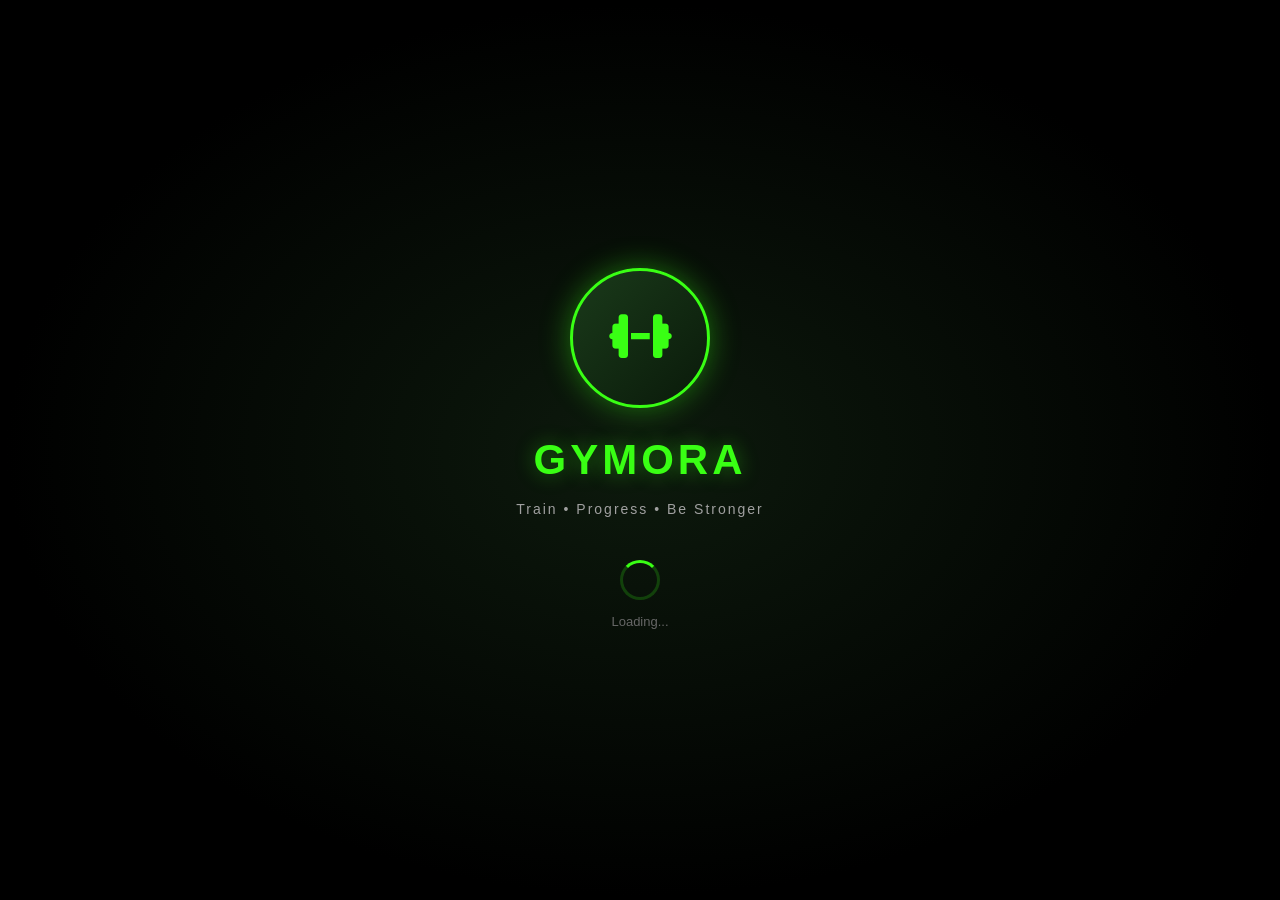
==== commit 00ad8e2d: "Update print statement from 'Hello' to 'Goodbye'" ====
--- a/index.html
+++ b/index.html
@@ -7,7 +7,7 @@
   <meta name="apple-mobile-web-app-status-bar-style" content="black-translucent">
   <meta name="theme-color" content="#000000">
   <title>GYMORA - Train • Progress • Be Stronger</title>
-  <link rel="stylesheet" href="css/styles.css">
+  <link rel="stylesheet" href="style.css">
   <link rel="stylesheet" href="https://cdnjs.cloudflare.com/ajax/libs/font-awesome/6.5.1/css/all.min.css">
 </head>
 <body>
@@ -16,7 +16,7 @@
     <div class="splash-content">
       <div class="logo-container">
         <!-- PLACEHOLDER FOR LOGO IMAGE - Replace src with your logo file -->
-        <img src="assets/logo.png" alt="GYMORA Logo" class="splash-logo" onerror="this.onerror=null; this.src='assets/logo.svg'; this.onerror=function(){this.style.display='none'; this.nextElementSibling.style.display='flex';};">
+        <img src="assets/logo.png.png" alt="GYMORA Logo" class="splash-logo" onerror="this.onerror=null; this.src='assets/logo.svg'; this.onerror=function(){this.style.display='none'; this.nextElementSibling.style.display='flex';};">
         <div class="logo-fallback" style="display:none;">
           <div class="logo-icon">
             <i class="fas fa-dumbbell"></i>
@@ -36,7 +36,7 @@
     <div id="side-menu" class="side-menu">
       <div class="side-menu-header">
         <div class="side-logo">
-          <img src="assets/logo.png" alt="GYMORA" class="side-logo-img" onerror="this.onerror=null; this.src='assets/logo.svg'; this.onerror=function(){this.style.display='none';};">
+          <img src="assets/logo.png.png" alt="GYMORA" class="side-logo-img" onerror="this.onerror=null; this.src='assets/logo.svg'; this.onerror=function(){this.style.display='none';};">
           <span class="side-brand">GYMORA</span>
         </div>
         <button class="close-menu-btn" onclick="toggleSideMenu()">
@@ -600,6 +600,6 @@
     </nav>
   </div>
 
-  <script src="js/app.js"></script>
+  <script src="app.js"></script>
 </body>
-</html>+</html>
--- a/style.css
+++ b/style.css
@@ -0,0 +1,1381 @@
+/* ==================== GYMORA - Futuristic Fitness App ==================== */
+:root {
+  --bg-primary: #0a0a0a;
+  --bg-secondary: #111111;
+  --bg-card: #161616;
+  --bg-card-hover: #1c1c1c;
+  --green: #39FF14;
+  --green-dark: #2ecc00;
+  --green-glow: rgba(57, 255, 20, 0.4);
+  --green-soft: rgba(57, 255, 20, 0.15);
+  --text-primary: #ffffff;
+  --text-secondary: #a0a0a0;
+  --text-muted: #666666;
+  --border: rgba(57, 255, 20, 0.2);
+  --radius: 16px;
+  --radius-sm: 12px;
+  --safe-bottom: env(safe-area-inset-bottom, 0px);
+}
+
+* {
+  margin: 0;
+  padding: 0;
+  box-sizing: border-box;
+  -webkit-tap-highlight-color: transparent;
+}
+
+html, body {
+  height: 100%;
+  overflow: hidden;
+  font-family: -apple-system, BlinkMacSystemFont, 'Segoe UI', Roboto, 'Helvetica Neue', Arial, sans-serif;
+  background: var(--bg-primary);
+  color: var(--text-primary);
+  font-size: 16px;
+  line-height: 1.5;
+}
+
+/* ==================== SPLASH SCREEN ==================== */
+#splash-screen {
+  position: fixed;
+  inset: 0;
+  background: radial-gradient(ellipse at center, #0d1a0d 0%, #000000 70%);
+  display: flex;
+  align-items: center;
+  justify-content: center;
+  z-index: 9999;
+  transition: opacity 0.6s ease, visibility 0.6s ease;
+}
+
+#splash-screen.hidden {
+  opacity: 0;
+  visibility: hidden;
+  pointer-events: none;
+}
+
+.splash-content {
+  text-align: center;
+  padding: 20px;
+}
+
+.logo-container {
+  margin-bottom: 20px;
+}
+
+.splash-logo {
+  width: 140px;
+  height: 140px;
+  object-fit: contain;
+  filter: drop-shadow(0 0 20px var(--green-glow));
+}
+
+.logo-fallback {
+  width: 140px;
+  height: 140px;
+  margin: 0 auto;
+  background: linear-gradient(135deg, #1a3a1a, #0a1a0a);
+  border: 3px solid var(--green);
+  border-radius: 50%;
+  display: flex;
+  align-items: center;
+  justify-content: center;
+  box-shadow: 0 0 30px var(--green-glow);
+}
+
+.logo-icon {
+  font-size: 50px;
+  color: var(--green);
+}
+
+.brand-name {
+  font-size: 42px;
+  font-weight: 800;
+  letter-spacing: 4px;
+  color: var(--green);
+  text-shadow: 0 0 20px var(--green-glow);
+  margin-bottom: 8px;
+}
+
+.tagline {
+  color: var(--text-secondary);
+  font-size: 14px;
+  letter-spacing: 2px;
+  margin-bottom: 40px;
+}
+
+.loading-spinner {
+  width: 40px;
+  height: 40px;
+  border: 3px solid rgba(57, 255, 20, 0.2);
+  border-top-color: var(--green);
+  border-radius: 50%;
+  margin: 0 auto 12px;
+  animation: spin 0.8s linear infinite;
+}
+
+@keyframes spin {
+  to { transform: rotate(360deg); }
+}
+
+.loading-text {
+  color: var(--text-muted);
+  font-size: 13px;
+}
+
+/* ==================== APP CONTAINER ==================== */
+.app-container {
+  height: 100%;
+  display: flex;
+  flex-direction: column;
+  position: relative;
+  max-width: 480px;
+  margin: 0 auto;
+  background: var(--bg-primary);
+  overflow: hidden;
+}
+
+/* ==================== SIDE MENU ==================== */
+.side-menu {
+  position: fixed;
+  top: 0;
+  left: 0;
+  width: 280px;
+  height: 100%;
+  background: var(--bg-secondary);
+  z-index: 1000;
+  transform: translateX(-100%);
+  transition: transform 0.3s cubic-bezier(0.4, 0, 0.2, 1);
+  display: flex;
+  flex-direction: column;
+  border-right: 1px solid var(--border);
+}
+
+.side-menu.open {
+  transform: translateX(0);
+}
+
+.menu-overlay {
+  position: fixed;
+  inset: 0;
+  background: rgba(0, 0, 0, 0.7);
+  z-index: 999;
+  opacity: 0;
+  visibility: hidden;
+  transition: all 0.3s ease;
+}
+
+.menu-overlay.open {
+  opacity: 1;
+  visibility: visible;
+}
+
+.side-menu-header {
+  display: flex;
+  align-items: center;
+  justify-content: space-between;
+  padding: 20px;
+  border-bottom: 1px solid var(--border);
+}
+
+.side-logo {
+  display: flex;
+  align-items: center;
+  gap: 10px;
+}
+
+.side-logo-img {
+  width: 36px;
+  height: 36px;
+  object-fit: contain;
+}
+
+.side-brand {
+  font-size: 20px;
+  font-weight: 700;
+  color: var(--green);
+  letter-spacing: 1px;
+}
+
+.close-menu-btn {
+  background: none;
+  border: none;
+  color: var(--text-secondary);
+  font-size: 20px;
+  cursor: pointer;
+  padding: 8px;
+}
+
+.side-nav {
+  flex: 1;
+  padding: 16px 0;
+  overflow-y: auto;
+}
+
+.side-link {
+  display: flex;
+  align-items: center;
+  gap: 14px;
+  padding: 14px 24px;
+  color: var(--text-secondary);
+  text-decoration: none;
+  font-size: 15px;
+  transition: all 0.2s ease;
+}
+
+.side-link i {
+  width: 22px;
+  font-size: 16px;
+  color: var(--text-muted);
+}
+
+.side-link:hover,
+.side-link.active {
+  background: var(--green-soft);
+  color: var(--green);
+}
+
+.side-link:hover i,
+.side-link.active i {
+  color: var(--green);
+}
+
+.side-link.logout {
+  color: #ff4d4d;
+}
+
+.side-link.logout i {
+  color: #ff4d4d;
+}
+
+.side-divider {
+  height: 1px;
+  background: var(--border);
+  margin: 12px 20px;
+}
+
+.side-footer {
+  padding: 20px;
+  text-align: center;
+  border-top: 1px solid var(--border);
+}
+
+.side-footer p {
+  color: var(--green);
+  font-size: 13px;
+  font-weight: 500;
+}
+
+/* ==================== HEADER ==================== */
+.app-header {
+  display: flex;
+  align-items: center;
+  justify-content: space-between;
+  padding: 12px 16px;
+  background: rgba(10, 10, 10, 0.95);
+  backdrop-filter: blur(10px);
+  position: sticky;
+  top: 0;
+  z-index: 50;
+  border-bottom: 1px solid rgba(57, 255, 20, 0.1);
+  min-height: 56px;
+}
+
+.app-header.transparent {
+  background: transparent;
+  border-bottom: none;
+  position: absolute;
+  width: 100%;
+}
+
+.menu-btn, .back-btn, .icon-btn {
+  background: none;
+  border: none;
+  color: var(--text-primary);
+  font-size: 18px;
+  width: 40px;
+  height: 40px;
+  display: flex;
+  align-items: center;
+  justify-content: center;
+  cursor: pointer;
+  border-radius: 50%;
+  transition: background 0.2s;
+}
+
+.menu-btn:hover, .back-btn:hover, .icon-btn:hover {
+  background: var(--green-soft);
+  color: var(--green);
+}
+
+.header-logo {
+  display: flex;
+  align-items: center;
+}
+
+.header-logo-img {
+  height: 32px;
+  object-fit: contain;
+}
+
+.header-brand {
+  font-size: 18px;
+  font-weight: 700;
+  color: var(--green);
+  letter-spacing: 1px;
+}
+
+.header-title {
+  font-size: 18px;
+  font-weight: 600;
+}
+
+.header-actions {
+  display: flex;
+  align-items: center;
+  gap: 8px;
+}
+
+.avatar {
+  width: 36px;
+  height: 36px;
+  border-radius: 50%;
+  overflow: hidden;
+  border: 2px solid var(--green);
+  cursor: pointer;
+}
+
+.avatar img {
+  width: 100%;
+  height: 100%;
+  object-fit: cover;
+}
+
+/* ==================== SCREENS ==================== */
+.screen-content {
+  display: none;
+  flex: 1;
+  flex-direction: column;
+  overflow: hidden;
+  height: 100%;
+}
+
+.screen-content.active {
+  display: flex;
+}
+
+.content-scroll {
+  flex: 1;
+  overflow-y: auto;
+  padding: 16px;
+  padding-bottom: 100px;
+  -webkit-overflow-scrolling: touch;
+}
+
+/* ==================== HOME SCREEN ==================== */
+.welcome-card {
+  background: linear-gradient(135deg, #0d2a0d 0%, #0a1a0a 100%);
+  border: 1px solid var(--border);
+  border-radius: var(--radius);
+  padding: 20px;
+  margin-bottom: 24px;
+  position: relative;
+  overflow: hidden;
+  box-shadow: 0 0 30px rgba(57, 255, 20, 0.1);
+}
+
+.welcome-card::before {
+  content: '';
+  position: absolute;
+  top: -50%;
+  right: -30%;
+  width: 200px;
+  height: 200px;
+  background: radial-gradient(circle, var(--green-glow) 0%, transparent 70%);
+  opacity: 0.3;
+}
+
+.welcome-text h2 {
+  font-size: 22px;
+  font-weight: 600;
+  line-height: 1.3;
+  margin-bottom: 6px;
+}
+
+.user-name {
+  color: var(--green);
+  font-weight: 700;
+}
+
+.welcome-text p {
+  color: var(--text-secondary);
+  font-size: 14px;
+  margin-bottom: 16px;
+}
+
+.start-workout-btn {
+  background: var(--green);
+  color: #000;
+  border: none;
+  padding: 12px 24px;
+  border-radius: 30px;
+  font-weight: 700;
+  font-size: 14px;
+  cursor: pointer;
+  display: inline-flex;
+  align-items: center;
+  gap: 8px;
+  box-shadow: 0 0 20px var(--green-glow);
+  transition: transform 0.2s, box-shadow 0.2s;
+}
+
+.start-workout-btn:active {
+  transform: scale(0.96);
+}
+
+.section-header {
+  display: flex;
+  align-items: center;
+  justify-content: space-between;
+  margin-bottom: 12px;
+}
+
+.section-header h3 {
+  font-size: 16px;
+  font-weight: 600;
+  display: flex;
+  align-items: center;
+  gap: 8px;
+}
+
+.section-header h3 i {
+  color: var(--green);
+  font-size: 14px;
+}
+
+.view-all {
+  color: var(--green);
+  font-size: 13px;
+  text-decoration: none;
+  font-weight: 500;
+}
+
+.today-plan-card {
+  background: var(--bg-card);
+  border: 1px solid var(--border);
+  border-radius: var(--radius);
+  overflow: hidden;
+  margin-bottom: 24px;
+  display: flex;
+  flex-direction: column;
+}
+
+.plan-image {
+  height: 140px;
+  overflow: hidden;
+}
+
+.plan-image img {
+  width: 100%;
+  height: 100%;
+  object-fit: cover;
+}
+
+.plan-info {
+  padding: 16px;
+}
+
+.plan-tag {
+  display: inline-block;
+  background: var(--green-soft);
+  color: var(--green);
+  font-size: 11px;
+  font-weight: 600;
+  padding: 4px 10px;
+  border-radius: 20px;
+  margin-bottom: 8px;
+}
+
+.plan-info h4 {
+  font-size: 18px;
+  margin-bottom: 6px;
+}
+
+.plan-info p {
+  color: var(--text-secondary);
+  font-size: 13px;
+  margin-bottom: 12px;
+}
+
+.plan-info p i {
+  color: var(--green);
+  margin-right: 4px;
+}
+
+.start-now-btn {
+  background: transparent;
+  border: 1px solid var(--green);
+  color: var(--green);
+  padding: 8px 16px;
+  border-radius: 20px;
+  font-size: 13px;
+  font-weight: 600;
+  cursor: pointer;
+  display: inline-flex;
+  align-items: center;
+  gap: 6px;
+  transition: all 0.2s;
+}
+
+.start-now-btn:hover {
+  background: var(--green);
+  color: #000;
+}
+
+/* Progress Card */
+.progress-card {
+  background: var(--bg-card);
+  border: 1px solid var(--border);
+  border-radius: var(--radius);
+  padding: 20px;
+  margin-bottom: 24px;
+  display: flex;
+  align-items: center;
+  gap: 20px;
+}
+
+.progress-circle-container {
+  position: relative;
+  width: 100px;
+  height: 100px;
+  flex-shrink: 0;
+}
+
+.progress-circle-container.large {
+  width: 140px;
+  height: 140px;
+  margin: 0 auto 10px;
+}
+
+.progress-ring {
+  transform: rotate(-90deg);
+}
+
+.progress-ring-bg {
+  fill: none;
+  stroke: rgba(57, 255, 20, 0.15);
+  stroke-width: 8;
+}
+
+.progress-ring-circle {
+  fill: none;
+  stroke: var(--green);
+  stroke-width: 8;
+  stroke-linecap: round;
+  transition: stroke-dashoffset 0.5s ease;
+  filter: drop-shadow(0 0 6px var(--green-glow));
+}
+
+.progress-percent {
+  position: absolute;
+  top: 50%;
+  left: 50%;
+  transform: translate(-50%, -50%);
+  text-align: center;
+}
+
+.percent-value {
+  display: block;
+  font-size: 22px;
+  font-weight: 700;
+  color: var(--green);
+}
+
+.progress-circle-container.large .percent-value {
+  font-size: 28px;
+}
+
+.percent-label {
+  font-size: 10px;
+  color: var(--text-secondary);
+}
+
+.progress-bars {
+  display: flex;
+  align-items: flex-end;
+  gap: 8px;
+  flex: 1;
+  height: 80px;
+}
+
+.day-bar {
+  flex: 1;
+  display: flex;
+  flex-direction: column;
+  align-items: center;
+  gap: 6px;
+  height: 100%;
+  justify-content: flex-end;
+}
+
+.day-bar .bar {
+  width: 100%;
+  max-width: 18px;
+  background: rgba(57, 255, 20, 0.25);
+  border-radius: 4px 4px 0 0;
+  transition: height 0.3s;
+}
+
+.day-bar .bar.active {
+  background: var(--green);
+  box-shadow: 0 0 10px var(--green-glow);
+}
+
+.day-bar span {
+  font-size: 10px;
+  color: var(--text-muted);
+}
+
+/* Quick Actions */
+.quick-actions {
+  display: grid;
+  grid-template-columns: 1fr 1fr;
+  gap: 12px;
+}
+
+.action-card {
+  background: var(--bg-card);
+  border: 1px solid var(--border);
+  border-radius: var(--radius-sm);
+  padding: 16px;
+  display: flex;
+  flex-direction: column;
+  gap: 8px;
+  cursor: pointer;
+  transition: all 0.2s;
+}
+
+.action-card:hover {
+  background: var(--bg-card-hover);
+  border-color: var(--green);
+}
+
+.action-card i {
+  font-size: 22px;
+  color: var(--green);
+}
+
+.action-card span {
+  font-size: 14px;
+  font-weight: 600;
+}
+
+.action-card small {
+  font-size: 11px;
+  color: var(--text-muted);
+}
+
+.action-card.nutrition {
+  grid-column: span 2;
+  flex-direction: row;
+  align-items: center;
+  gap: 14px;
+  background: linear-gradient(90deg, #0d2a0d, #161616);
+}
+
+/* ==================== WORKOUTS SCREEN ==================== */
+.screen-subtitle {
+  color: var(--text-secondary);
+  font-size: 14px;
+  margin-bottom: 16px;
+}
+
+.category-tabs {
+  display: flex;
+  gap: 8px;
+  overflow-x: auto;
+  padding-bottom: 12px;
+  margin-bottom: 16px;
+  scrollbar-width: none;
+}
+
+.category-tabs::-webkit-scrollbar {
+  display: none;
+}
+
+.cat-tab {
+  background: var(--bg-card);
+  border: 1px solid var(--border);
+  color: var(--text-secondary);
+  padding: 8px 18px;
+  border-radius: 20px;
+  font-size: 13px;
+  font-weight: 500;
+  white-space: nowrap;
+  cursor: pointer;
+  transition: all 0.2s;
+}
+
+.cat-tab.active {
+  background: var(--green);
+  color: #000;
+  border-color: var(--green);
+  font-weight: 600;
+}
+
+.workouts-list {
+  display: flex;
+  flex-direction: column;
+  gap: 12px;
+}
+
+.workout-item {
+  background: var(--bg-card);
+  border: 1px solid var(--border);
+  border-radius: var(--radius-sm);
+  padding: 12px;
+  display: flex;
+  align-items: center;
+  gap: 14px;
+  cursor: pointer;
+  transition: all 0.2s;
+}
+
+.workout-item:hover {
+  background: var(--bg-card-hover);
+  border-color: var(--green);
+  transform: translateX(4px);
+}
+
+.workout-img {
+  width: 70px;
+  height: 70px;
+  border-radius: 10px;
+  overflow: hidden;
+  flex-shrink: 0;
+}
+
+.workout-img img {
+  width: 100%;
+  height: 100%;
+  object-fit: cover;
+}
+
+.workout-info {
+  flex: 1;
+}
+
+.workout-info h4 {
+  font-size: 15px;
+  margin-bottom: 4px;
+}
+
+.workout-info p {
+  font-size: 12px;
+  color: var(--text-secondary);
+}
+
+.workout-item > i {
+  color: var(--text-muted);
+  font-size: 14px;
+}
+
+/* ==================== EXERCISE DETAIL ==================== */
+.exercise-hero {
+  position: relative;
+  height: 280px;
+  overflow: hidden;
+}
+
+.exercise-hero img {
+  width: 100%;
+  height: 100%;
+  object-fit: cover;
+}
+
+.exercise-overlay {
+  position: absolute;
+  inset: 0;
+  background: linear-gradient(to top, var(--bg-primary) 0%, transparent 50%);
+}
+
+.exercise-details {
+  padding: 0 20px 100px;
+  margin-top: -40px;
+  position: relative;
+  z-index: 2;
+}
+
+.exercise-details h2 {
+  font-size: 28px;
+  font-weight: 700;
+  margin-bottom: 4px;
+}
+
+.muscle-group {
+  color: var(--green);
+  font-size: 14px;
+  font-weight: 500;
+  margin-bottom: 12px;
+}
+
+.exercise-desc {
+  color: var(--text-secondary);
+  font-size: 14px;
+  margin-bottom: 20px;
+}
+
+.exercise-stats {
+  display: flex;
+  gap: 12px;
+  margin-bottom: 24px;
+}
+
+.stat {
+  flex: 1;
+  background: var(--bg-card);
+  border: 1px solid var(--border);
+  border-radius: var(--radius-sm);
+  padding: 14px 10px;
+  text-align: center;
+  display: flex;
+  flex-direction: column;
+  align-items: center;
+  gap: 6px;
+}
+
+.stat i {
+  color: var(--green);
+  font-size: 16px;
+}
+
+.stat span {
+  font-size: 13px;
+  font-weight: 600;
+}
+
+.how-to h3 {
+  font-size: 16px;
+  margin-bottom: 12px;
+}
+
+.how-to ol {
+  padding-left: 20px;
+  margin-bottom: 28px;
+}
+
+.how-to li {
+  color: var(--text-secondary);
+  font-size: 14px;
+  margin-bottom: 8px;
+  padding-left: 6px;
+}
+
+.primary-btn {
+  background: var(--green);
+  color: #000;
+  border: none;
+  padding: 16px 24px;
+  border-radius: 30px;
+  font-weight: 700;
+  font-size: 15px;
+  cursor: pointer;
+  display: inline-flex;
+  align-items: center;
+  justify-content: center;
+  gap: 8px;
+  box-shadow: 0 0 25px var(--green-glow);
+  transition: all 0.2s;
+}
+
+.primary-btn.full-width {
+  width: 100%;
+}
+
+.primary-btn:active {
+  transform: scale(0.97);
+}
+
+/* ==================== PROGRESS SCREEN ==================== */
+.progress-tabs {
+  display: flex;
+  gap: 8px;
+  margin-bottom: 20px;
+}
+
+.prog-tab {
+  background: transparent;
+  border: none;
+  color: var(--text-muted);
+  padding: 8px 16px;
+  font-size: 14px;
+  font-weight: 500;
+  cursor: pointer;
+  border-bottom: 2px solid transparent;
+  transition: all 0.2s;
+}
+
+.prog-tab.active {
+  color: var(--green);
+  border-bottom-color: var(--green);
+}
+
+.big-progress-card {
+  background: var(--bg-card);
+  border: 1px solid var(--border);
+  border-radius: var(--radius);
+  padding: 24px;
+  text-align: center;
+  margin-bottom: 24px;
+}
+
+.progress-change {
+  font-size: 14px;
+  margin: 8px 0 16px;
+}
+
+.progress-change.positive {
+  color: var(--green);
+}
+
+.section-title {
+  font-size: 16px;
+  margin-bottom: 14px;
+}
+
+.stats-grid {
+  display: grid;
+  grid-template-columns: repeat(3, 1fr);
+  gap: 12px;
+}
+
+.stat-card {
+  background: var(--bg-card);
+  border: 1px solid var(--border);
+  border-radius: var(--radius-sm);
+  padding: 16px 10px;
+  text-align: center;
+  display: flex;
+  flex-direction: column;
+  align-items: center;
+  gap: 6px;
+}
+
+.stat-card i {
+  color: var(--green);
+  font-size: 18px;
+  margin-bottom: 4px;
+}
+
+.stat-value {
+  font-size: 20px;
+  font-weight: 700;
+}
+
+.stat-label {
+  font-size: 11px;
+  color: var(--text-muted);
+}
+
+/* ==================== NUTRITION SCREEN ==================== */
+.nutrition-hero {
+  position: relative;
+  height: 180px;
+  border-radius: var(--radius);
+  overflow: hidden;
+  margin-bottom: 24px;
+}
+
+.nutrition-hero img {
+  width: 100%;
+  height: 100%;
+  object-fit: cover;
+}
+
+.nutrition-overlay {
+  position: absolute;
+  inset: 0;
+  background: linear-gradient(to top, rgba(0,0,0,0.85) 0%, transparent 60%);
+  display: flex;
+  flex-direction: column;
+  justify-content: flex-end;
+  padding: 20px;
+}
+
+.nutrition-overlay h3 {
+  font-size: 22px;
+  line-height: 1.3;
+  margin-bottom: 4px;
+}
+
+.nutrition-overlay p {
+  font-size: 13px;
+  color: var(--text-secondary);
+}
+
+.tips-list {
+  display: flex;
+  flex-direction: column;
+  gap: 12px;
+  margin-bottom: 24px;
+}
+
+.tip-item {
+  background: var(--bg-card);
+  border: 1px solid var(--border);
+  border-radius: var(--radius-sm);
+  padding: 14px;
+  display: flex;
+  align-items: center;
+  gap: 14px;
+}
+
+.tip-icon {
+  width: 44px;
+  height: 44px;
+  border-radius: 12px;
+  display: flex;
+  align-items: center;
+  justify-content: center;
+  font-size: 18px;
+  flex-shrink: 0;
+}
+
+.tip-icon.protein {
+  background: rgba(255, 100, 100, 0.15);
+  color: #ff6464;
+}
+
+.tip-icon.water {
+  background: rgba(64, 150, 255, 0.15);
+  color: #4096ff;
+}
+
+.tip-icon.food {
+  background: var(--green-soft);
+  color: var(--green);
+}
+
+.tip-content h4 {
+  font-size: 14px;
+  margin-bottom: 2px;
+}
+
+.tip-content p {
+  font-size: 12px;
+  color: var(--text-secondary);
+}
+
+.calorie-goal-card {
+  background: linear-gradient(135deg, #1a0d00 0%, #161616 100%);
+  border: 1px solid rgba(255, 150, 0, 0.3);
+  border-radius: var(--radius);
+  padding: 18px;
+  display: flex;
+  align-items: center;
+  gap: 16px;
+}
+
+.calorie-icon {
+  width: 50px;
+  height: 50px;
+  background: rgba(255, 150, 0, 0.15);
+  border-radius: 14px;
+  display: flex;
+  align-items: center;
+  justify-content: center;
+  color: #ff9600;
+  font-size: 22px;
+}
+
+.calorie-info h4 {
+  font-size: 13px;
+  color: var(--text-secondary);
+  margin-bottom: 4px;
+}
+
+.calorie-value {
+  font-size: 20px;
+  font-weight: 700;
+  color: #ff9600;
+}
+
+/* ==================== AI COACH ==================== */
+.ai-coach-content {
+  display: flex;
+  flex-direction: column;
+  align-items: center;
+  text-align: center;
+}
+
+.ai-avatar {
+  margin: 20px 0;
+}
+
+.robot-icon {
+  width: 100px;
+  height: 100px;
+  background: linear-gradient(135deg, #0d2a0d, #1a1a1a);
+  border: 2px solid var(--green);
+  border-radius: 50%;
+  display: flex;
+  align-items: center;
+  justify-content: center;
+  font-size: 42px;
+  color: var(--green);
+  box-shadow: 0 0 30px var(--green-glow);
+}
+
+.ai-greeting {
+  font-size: 22px;
+  margin-bottom: 6px;
+}
+
+.ai-subtitle {
+  color: var(--text-secondary);
+  margin-bottom: 28px;
+}
+
+.ai-actions {
+  width: 100%;
+  display: flex;
+  flex-direction: column;
+  gap: 12px;
+  margin-bottom: 30px;
+}
+
+.ai-action-btn {
+  background: var(--bg-card);
+  border: 1px solid var(--border);
+  color: var(--text-primary);
+  padding: 16px 20px;
+  border-radius: var(--radius-sm);
+  font-size: 14px;
+  display: flex;
+  align-items: center;
+  gap: 14px;
+  cursor: pointer;
+  transition: all 0.2s;
+  text-align: left;
+}
+
+.ai-action-btn i {
+  color: var(--green);
+  font-size: 16px;
+  width: 20px;
+}
+
+.ai-action-btn:hover {
+  background: var(--green-soft);
+  border-color: var(--green);
+}
+
+.chat-input-container {
+  width: 100%;
+  display: flex;
+  gap: 10px;
+  margin-top: auto;
+}
+
+.chat-input {
+  flex: 1;
+  background: var(--bg-card);
+  border: 1px solid var(--border);
+  border-radius: 30px;
+  padding: 14px 20px;
+  color: var(--text-primary);
+  font-size: 14px;
+  outline: none;
+}
+
+.chat-input:focus {
+  border-color: var(--green);
+}
+
+.send-btn {
+  width: 50px;
+  height: 50px;
+  background: var(--green);
+  border: none;
+  border-radius: 50%;
+  color: #000;
+  font-size: 16px;
+  cursor: pointer;
+  display: flex;
+  align-items: center;
+  justify-content: center;
+  box-shadow: 0 0 15px var(--green-glow);
+}
+
+.beta-badge {
+  background: var(--green-soft);
+  color: var(--green);
+  font-size: 10px;
+  padding: 2px 8px;
+  border-radius: 10px;
+  font-weight: 600;
+  vertical-align: middle;
+}
+
+/* ==================== PROFILE ==================== */
+.profile-header {
+  text-align: center;
+  padding: 20px 0 24px;
+}
+
+.profile-avatar {
+  width: 100px;
+  height: 100px;
+  border-radius: 50%;
+  overflow: hidden;
+  margin: 0 auto 14px;
+  border: 3px solid var(--green);
+  box-shadow: 0 0 20px var(--green-glow);
+}
+
+.profile-avatar img {
+  width: 100%;
+  height: 100%;
+  object-fit: cover;
+}
+
+.profile-name {
+  font-size: 22px;
+  margin-bottom: 4px;
+}
+
+.profile-title {
+  color: var(--text-secondary);
+  font-size: 14px;
+}
+
+.profile-stats {
+  display: flex;
+  justify-content: space-around;
+  background: var(--bg-card);
+  border: 1px solid var(--border);
+  border-radius: var(--radius);
+  padding: 18px;
+  margin-bottom: 24px;
+}
+
+.p-stat {
+  text-align: center;
+}
+
+.p-value {
+  display: block;
+  font-size: 20px;
+  font-weight: 700;
+  color: var(--green);
+}
+
+.p-label {
+  font-size: 12px;
+  color: var(--text-muted);
+}
+
+.profile-menu {
+  display: flex;
+  flex-direction: column;
+  gap: 4px;
+}
+
+.profile-link {
+  display: flex;
+  align-items: center;
+  gap: 14px;
+  padding: 16px 12px;
+  color: var(--text-primary);
+  text-decoration: none;
+  border-radius: var(--radius-sm);
+  transition: background 0.2s;
+}
+
+.profile-link:hover {
+  background: var(--bg-card);
+}
+
+.profile-link i:first-child {
+  color: var(--green);
+  width: 22px;
+  font-size: 16px;
+}
+
+.profile-link span {
+  flex: 1;
+  font-size: 15px;
+}
+
+.profile-link i:last-child {
+  color: var(--text-muted);
+  font-size: 12px;
+}
+
+/* ==================== BOTTOM NAV ==================== */
+.bottom-nav {
+  position: fixed;
+  bottom: 0;
+  left: 50%;
+  transform: translateX(-50%);
+  width: 100%;
+  max-width: 480px;
+  background: rgba(10, 10, 10, 0.95);
+  backdrop-filter: blur(20px);
+  border-top: 1px solid rgba(57, 255, 20, 0.15);
+  display: flex;
+  justify-content: space-around;
+  padding: 8px 0 calc(8px + var(--safe-bottom));
+  z-index: 100;
+}
+
+.nav-item {
+  display: flex;
+  flex-direction: column;
+  align-items: center;
+  gap: 4px;
+  color: var(--text-muted);
+  text-decoration: none;
+  font-size: 11px;
+  padding: 6px 12px;
+  border-radius: 12px;
+  transition: all 0.2s;
+  min-width: 60px;
+}
+
+.nav-item i {
+  font-size: 20px;
+}
+
+.nav-item.active {
+  color: var(--green);
+}
+
+.nav-item.active i {
+  text-shadow: 0 0 10px var(--green-glow);
+}
+
+/* ==================== UTILITIES ==================== */
+::-webkit-scrollbar {
+  width: 4px;
+}
+
+::-webkit-scrollbar-track {
+  background: transparent;
+}
+
+::-webkit-scrollbar-thumb {
+  background: var(--green-soft);
+  border-radius: 4px;
+}
+
+/* Mobile only feel */
+@media (min-width: 481px) {
+  body {
+    background: #050505;
+  }
+  
+  .app-container {
+    box-shadow: 0 0 60px rgba(57, 255, 20, 0.1);
+    border-left: 1px solid rgba(57, 255, 20, 0.1);
+    border-right: 1px solid rgba(57, 255, 20, 0.1);
+  }
+}
